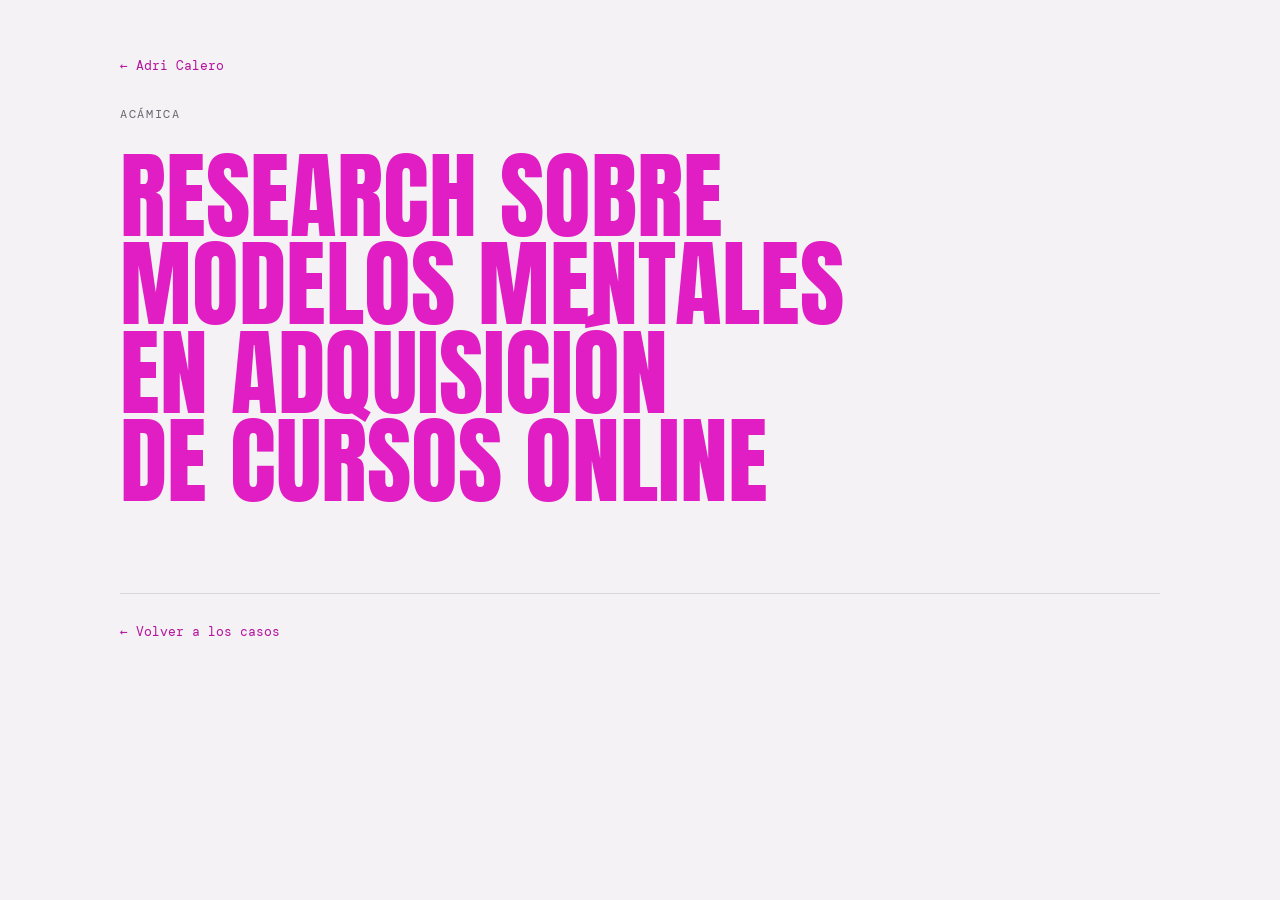
==== casos/acamica.html @ 27e3bd69 "Sumar sección de casos de estudio y sus páginas Tres tarjetas en la home (Acámica, Tildei, Runhappy)" ====
<!doctype html>
<html lang="es">
<head>
<meta charset="utf-8">
<meta name="viewport" content="width=device-width, initial-scale=1, viewport-fit=cover">
<title>Research sobre modelos mentales en adquisición de cursos online · Adri Calero</title>
<link rel="preconnect" href="https://fonts.googleapis.com">
<link rel="preconnect" href="https://fonts.gstatic.com" crossorigin>
<link rel="stylesheet" href="https://fonts.googleapis.com/css2?family=Anton&family=DM+Sans:ital,opsz,wght@0,9..40,400;0,9..40,500;0,9..40,700;1,9..40,400&family=DM+Mono:wght@400;500&display=swap">
<link rel="stylesheet" href="../css/styles.css">
</head>
<body>

<div class="wrap">

  <header class="hero">
    <a class="back" href="../index.html#h-casos">← Adri Calero</a>
    <p class="eyebrow">Acámica</p>
    <h1 class="case-title">Research sobre modelos mentales en adquisición de cursos online</h1>
  </header>

  <!-- Secciones del caso. Para sumar una, copiar el bloque y completar el texto.
  <section class="sec" aria-labelledby="h-contexto">
    <div class="sec-head"><h2 id="h-contexto">Contexto</h2></div>
    <p></p>
  </section>
  Orden propuesto: Contexto, Problema, Mi rol, Proceso, Solución, Resultados.
  -->

  <footer>
    <a class="back" href="../index.html#h-casos">← Volver a los casos</a>
  </footer>
</div>

</body>
</html>
---- css/styles.css ----
/* Layout: single editorial column; giant condensed magenta name, a metrics band of real CX results, then a two-column CV body that stacks on phones. */
:root {
  --bg: #f4f2f4;
  --surface: #ffffff;
  --fg: #1d1a1e;
  --muted: #6c6470;
  --line: #ddd6de;
  --accent: #e01ec4;
  --accent-ink: #b5139d;
  --accent-soft: #fbe3f7;
  --display: "Anton", "Oswald", "Arial Narrow", Impact, sans-serif;
  --body: "DM Sans", system-ui, -apple-system, "Segoe UI", sans-serif;
  --mono: "DM Mono", ui-monospace, "SFMono-Regular", Menlo, monospace;
}
@media (prefers-color-scheme: dark) {
  :root:not([data-theme="light"]) {
    --bg: #141115; --surface: #1d191e; --fg: #f1ecf2; --muted: #a59ba8; --line: #352e37;
    --accent: #ff4fe0; --accent-ink: #ff7ae8; --accent-soft: #3a1734; color-scheme: dark;
  }
}
:root[data-theme="dark"] {
  --bg: #141115; --surface: #1d191e; --fg: #f1ecf2; --muted: #a59ba8; --line: #352e37;
  --accent: #ff4fe0; --accent-ink: #ff7ae8; --accent-soft: #3a1734; color-scheme: dark;
}

* { box-sizing: border-box; }
body {
  background: var(--bg); color: var(--fg);
  font-family: var(--body); font-size: 16px; line-height: 1.6;
  padding-left: max(16px, env(safe-area-inset-left, 0px));
  padding-right: max(16px, env(safe-area-inset-right, 0px));
}
.wrap { max-width: 1040px; margin: 0 auto; padding-block: 48px 72px; display: flex; flex-direction: column; gap: 88px; }
h1, h2, h3 { margin: 0; text-wrap: balance; }
p { margin: 0; }
a { color: var(--accent-ink); }
a:focus-visible, button:focus-visible { outline: 2px solid var(--accent); outline-offset: 3px; border-radius: 4px; }

.eyebrow { font-family: var(--mono); font-size: 12px; letter-spacing: .14em; text-transform: uppercase; color: var(--muted); }

/* Hero */
.hero { display: flex; flex-direction: column; gap: 28px; }
.name {
  font-family: var(--display); font-weight: 400; color: var(--accent);
  font-size: clamp(72px, 15vw, 176px); line-height: .86; letter-spacing: -.01em; text-transform: uppercase;
}
.role { font-size: clamp(20px, 3vw, 28px); font-weight: 500; line-height: 1.3; max-width: 30ch; }
.role em { font-style: normal; color: var(--accent-ink); }
.sectors { display: flex; flex-wrap: wrap; gap: 8px; }
.chip { font-family: var(--mono); font-size: 12px; letter-spacing: .06em; text-transform: uppercase; padding: 5px 10px; border: 1px solid var(--line); border-radius: 999px; color: var(--muted); }
.contact { display: flex; flex-wrap: wrap; gap: 10px 24px; align-items: center; padding-top: 20px; border-top: 1px solid var(--line); font-size: 15px; }
.contact span, .contact a { display: inline-flex; align-items: center; gap: 8px; }
.copy { font: inherit; font-size: 12px; font-family: var(--mono); background: none; border: 1px solid var(--line); color: var(--muted); padding: 2px 8px; border-radius: 999px; cursor: pointer; }
.copy:hover { border-color: var(--accent); color: var(--accent-ink); }
.copy[hidden], .reveal[hidden] { display: none; }
.reveal { font: inherit; letter-spacing: inherit; text-transform: inherit; background: none; border: 0; padding: 0; color: var(--accent-ink); text-decoration: underline; text-underline-offset: 3px; cursor: pointer; }
.reveal:hover { color: var(--accent); }

.hero-grid { display: grid; grid-template-columns: minmax(0, 1fr) minmax(0, 340px); gap: 32px 48px; align-items: end; }
.hero-main { display: flex; flex-direction: column; gap: 28px; min-width: 0; }
.portrait { margin: 0; position: relative; max-width: 100%; }
.portrait::before { content: ""; position: absolute; inset: 14px -14px -14px 14px; border: 2px solid var(--accent); border-radius: 16px; }
.portrait img { position: relative; display: block; width: 100%; height: auto; aspect-ratio: 4 / 5; object-fit: cover; border-radius: 16px; }
@media (max-width: 760px) {
  .hero-grid { grid-template-columns: minmax(0, 1fr); }
  .portrait { order: -1; width: min(240px, 70%); }
}

/* Section heads */
.sec { display: flex; flex-direction: column; gap: 32px; }
.sec-head { display: flex; align-items: center; gap: 16px; }
.sec-head h2 { font-family: var(--display); font-weight: 400; font-size: clamp(28px, 4vw, 40px); text-transform: uppercase; color: var(--accent); letter-spacing: .01em; line-height: 1; }
.sec-head::after { content: ""; flex: 1; height: 1px; background: var(--line); }

/* Perfil */
.perfil { display: grid; grid-template-columns: repeat(2, minmax(0, 1fr)); gap: 24px 48px; font-size: 17px; }

/* Metrics */
.metrics { display: grid; grid-template-columns: repeat(4, minmax(0, 1fr)); gap: 1px; background: var(--line); border: 1px solid var(--line); border-radius: 14px; overflow: hidden; }
.metric { background: var(--surface); padding: 24px 22px 26px; display: flex; flex-direction: column; gap: 10px; }
.metric .num { font-family: var(--display); font-size: clamp(44px, 6vw, 64px); line-height: 1; color: var(--accent); font-variant-numeric: tabular-nums; }
.metric .what { font-weight: 500; font-size: 15px; line-height: 1.35; }
.metric .where { font-family: var(--mono); font-size: 12px; letter-spacing: .06em; text-transform: uppercase; color: var(--muted); margin-top: auto; }

/* Casos de estudio */
.cases { display: grid; grid-template-columns: repeat(3, minmax(0, 1fr)); gap: 12px; }
.case-card { display: flex; flex-direction: column; gap: 14px; min-height: 220px; padding: 24px; background: var(--surface); border: 1px solid var(--line); border-radius: 14px; text-decoration: none; color: var(--fg); transition: border-color .2s, transform .2s; min-width: 0; }
.case-card:hover { border-color: var(--accent); transform: translateY(-2px); }
.case-card h3 { font-family: var(--display); font-weight: 400; font-size: clamp(24px, 2.6vw, 30px); text-transform: uppercase; line-height: 1.05; color: var(--accent); }
.case-card .go { margin-top: auto; font-family: var(--mono); font-size: 12px; color: var(--accent-ink); }
@media (max-width: 860px) { .cases { grid-template-columns: repeat(2, minmax(0, 1fr)); } }
@media (max-width: 620px) { .cases { grid-template-columns: minmax(0, 1fr); } .case-card { min-height: 0; } }
@media (prefers-reduced-motion: reduce) { .case-card { transition: none; } }

/* Página de caso */
.back { font-family: var(--mono); font-size: 13px; text-decoration: none; }
.back:hover { text-decoration: underline; }
.case-title { font-family: var(--display); font-weight: 400; color: var(--accent); font-size: clamp(44px, 8vw, 96px); line-height: .92; text-transform: uppercase; max-width: 18ch; }

/* Competencias */
.skills { display: grid; grid-template-columns: repeat(3, minmax(0, 1fr)); gap: 28px 40px; }
.skill { display: flex; flex-direction: column; gap: 8px; padding-top: 14px; border-top: 2px solid var(--accent); }
.skill h3 { font-size: 16px; font-weight: 700; }
.skill p { color: var(--muted); font-size: 15px; }

/* Experiencia */
.jobs { display: flex; flex-direction: column; }
.job { display: grid; grid-template-columns: 200px minmax(0, 1fr); gap: 8px 40px; padding-block: 28px; border-top: 1px solid var(--line); }
.job:first-child { border-top: 0; padding-top: 0; }
.when { font-family: var(--mono); font-size: 13px; color: var(--muted); font-variant-numeric: tabular-nums; padding-top: 3px; }
.job-body { display: flex; flex-direction: column; gap: 12px; min-width: 0; }
.job h3 { font-size: 19px; font-weight: 700; line-height: 1.3; }
.job h3 .co { color: var(--accent-ink); }
.job .ctx { font-size: 14px; color: var(--muted); }
.job ul { margin: 0; padding-left: 18px; display: flex; flex-direction: column; gap: 8px; }
.job li::marker { color: var(--accent); }
.job strong { font-weight: 700; color: var(--fg); background: linear-gradient(transparent 62%, var(--accent-soft) 62%); }
.earlier { font-size: 15px; color: var(--muted); padding-top: 20px; border-top: 1px solid var(--line); }

/* Educación */
.edu { display: grid; grid-template-columns: repeat(2, minmax(0, 1fr)); gap: 32px 48px; }
.edu-item { display: flex; flex-direction: column; gap: 6px; }
.edu-item h3 { font-size: 17px; font-weight: 700; line-height: 1.35; }
.edu-item .inst { font-family: var(--mono); font-size: 13px; color: var(--accent-ink); }
.edu-item p { color: var(--muted); font-size: 15px; }
.tools { display: flex; flex-wrap: wrap; gap: 8px; align-items: center; }

/* Charlas */
.talks { list-style: none; margin: 0; padding: 0; display: flex; flex-direction: column; }
.talks li { display: grid; grid-template-columns: 90px minmax(0, 1fr); gap: 24px; padding-block: 16px; border-top: 1px solid var(--line); }
.talks li:last-child { border-bottom: 1px solid var(--line); }
.talks .yr { font-family: var(--mono); font-size: 13px; color: var(--muted); padding-top: 2px; }
.talks .t { font-weight: 500; }
.talks .d { color: var(--muted); font-size: 15px; }

/* Galería de presentaciones */
.gallery { display: grid; grid-template-columns: repeat(4, minmax(0, 1fr)); grid-auto-rows: 170px; grid-auto-flow: dense; gap: 10px; }
.shot { position: relative; margin: 0; overflow: hidden; border-radius: 10px; background: var(--line); }
.shot img { width: 100%; height: 100%; object-fit: cover; display: block; transition: transform .5s ease; }
.shot:hover img { transform: scale(1.03); }
.shot figcaption { position: absolute; left: 10px; bottom: 10px; right: 10px; font-family: var(--mono); font-size: 11px; letter-spacing: .06em; text-transform: uppercase; color: #fff; text-shadow: 0 1px 6px rgba(0,0,0,.6); }
.s-casa2 { grid-row: span 3; }
.s-casa { grid-column: span 2; grid-row: span 2; }
.s-devc, .s-jun19 { grid-row: span 2; }
.s-taller, .s-met1 { grid-column: span 2; }
.s-casa2 img { object-position: center 40%; }
.s-devc img { object-position: center 20%; }
.s-jun19 img { object-position: center 25%; }
@media (max-width: 620px) {
  .gallery { grid-template-columns: repeat(2, minmax(0, 1fr)); grid-auto-rows: 130px; }
  .s-taller, .s-met1 { grid-column: span 1; }
}
@media (prefers-reduced-motion: reduce) { .shot img { transition: none; } }

/* Videos */
.media { display: grid; grid-template-columns: repeat(3, minmax(0, 1fr)); gap: 12px; }
.clip { display: flex; flex-direction: column; gap: 14px; padding: 20px; background: var(--surface); border: 1px solid var(--line); border-radius: 12px; text-decoration: none; color: var(--fg); transition: border-color .2s, transform .2s; min-width: 0; }
.clip:hover { border-color: var(--accent); transform: translateY(-2px); }
.clip-top { display: flex; align-items: center; justify-content: space-between; gap: 10px; }
.play { width: 40px; height: 40px; border-radius: 50%; background: var(--accent); display: grid; place-items: center; flex: none; }
.play svg { width: 14px; height: 14px; fill: var(--bg); margin-left: 2px; }
.clip h3 { font-size: 16px; font-weight: 700; line-height: 1.35; }
.clip p { color: var(--muted); font-size: 14px; }
.clip .go { margin-top: auto; font-family: var(--mono); font-size: 12px; color: var(--accent-ink); }
.clip.feat { grid-column: span 2; }
.clip.feat h3 { font-family: var(--display); font-weight: 400; font-size: clamp(24px, 3vw, 32px); text-transform: uppercase; line-height: 1.05; color: var(--accent); }
@media (max-width: 860px) { .media { grid-template-columns: repeat(2, minmax(0, 1fr)); } }
@media (max-width: 620px) { .media { grid-template-columns: minmax(0, 1fr); } .clip.feat { grid-column: auto; } }
@media (prefers-reduced-motion: reduce) { .clip { transition: none; } }

footer { display: flex; flex-wrap: wrap; justify-content: space-between; gap: 16px; align-items: baseline; padding-top: 28px; border-top: 1px solid var(--line); }
footer .big { font-family: var(--display); font-size: clamp(32px, 6vw, 56px); text-transform: uppercase; color: var(--accent); line-height: 1; }

@media (max-width: 860px) {
  .metrics { grid-template-columns: repeat(2, minmax(0, 1fr)); }
  .skills { grid-template-columns: repeat(2, minmax(0, 1fr)); }
}
@media (max-width: 620px) {
  .wrap { gap: 64px; padding-block: 32px 56px; }
  .perfil, .skills, .edu { grid-template-columns: minmax(0, 1fr); }
  .job { grid-template-columns: minmax(0, 1fr); }
  .talks li { grid-template-columns: minmax(0, 1fr); gap: 4px; }
}
@media (max-width: 380px) { .metrics { grid-template-columns: minmax(0, 1fr); } }

@media (prefers-reduced-motion: no-preference) {
  .name { animation: rise .7s cubic-bezier(.2,.7,.2,1) both; }
  @keyframes rise { from { transform: translateY(14px); } to { transform: none; } }
}
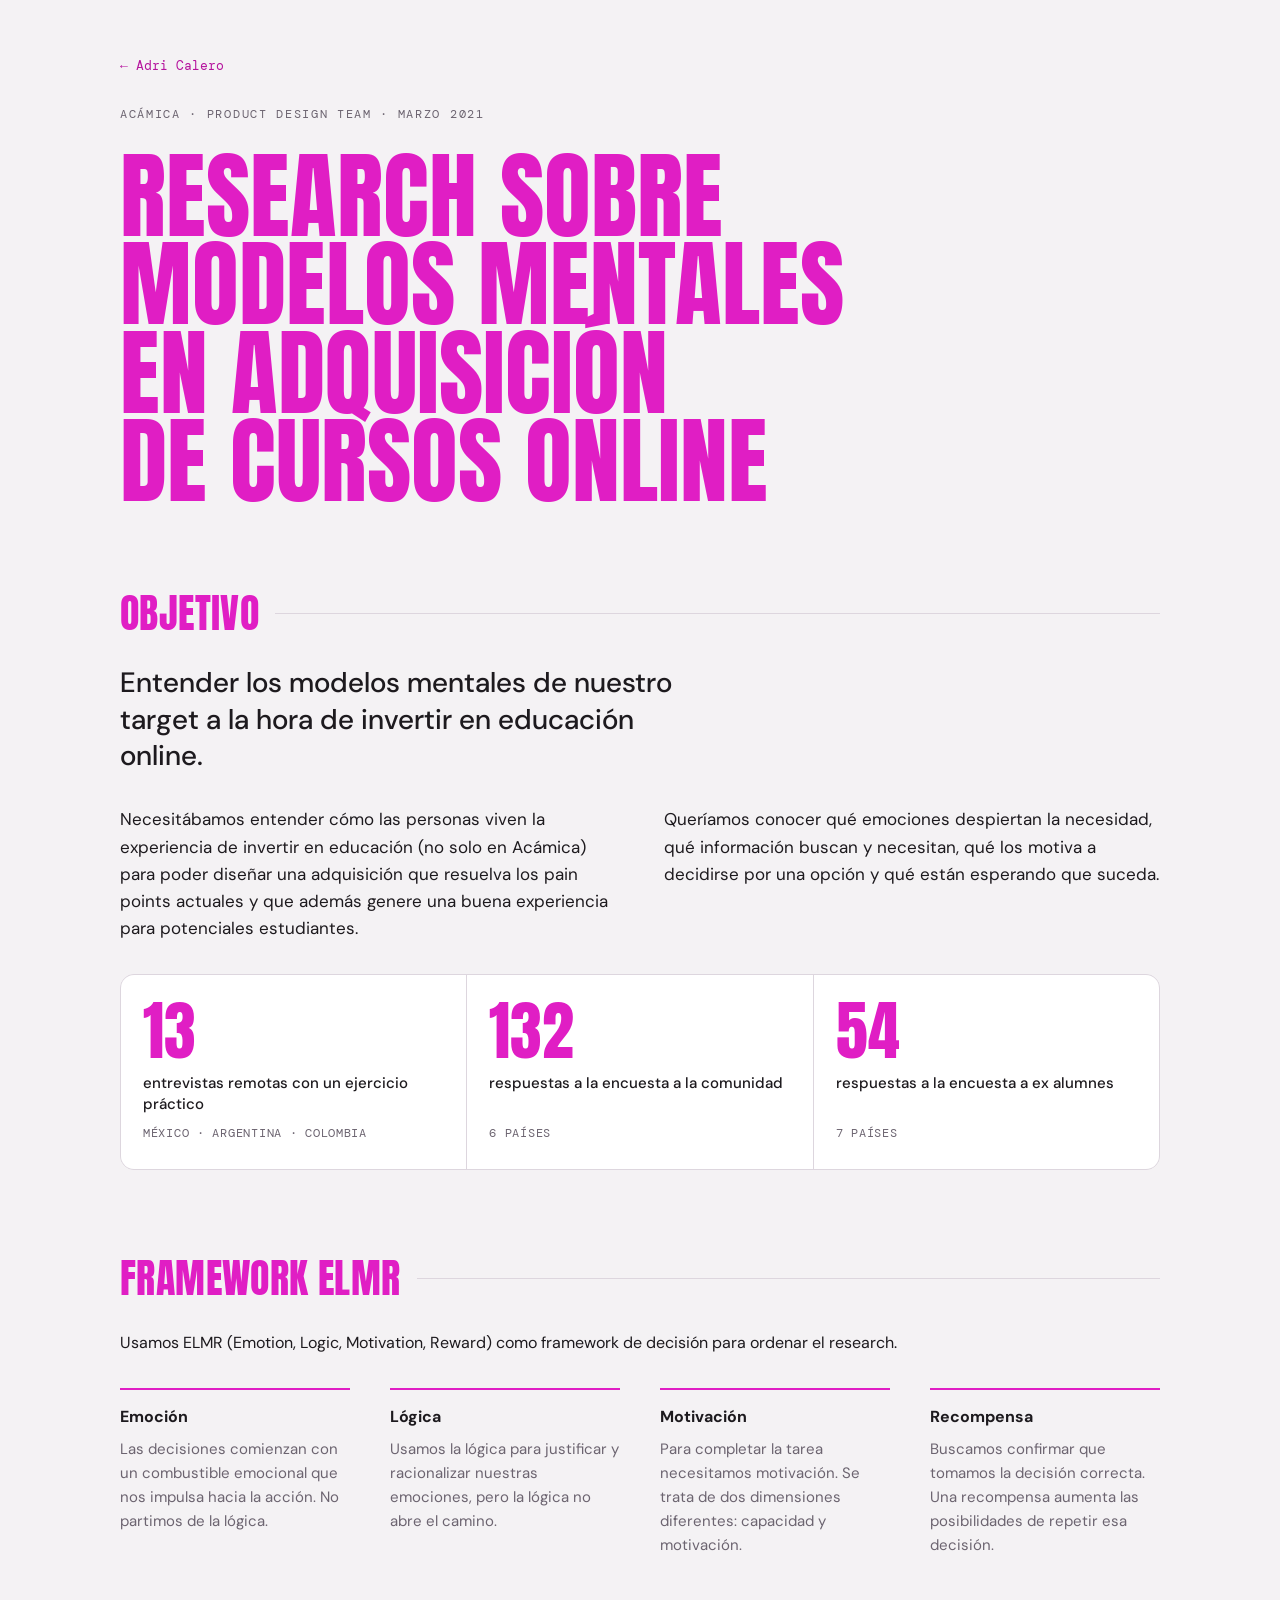
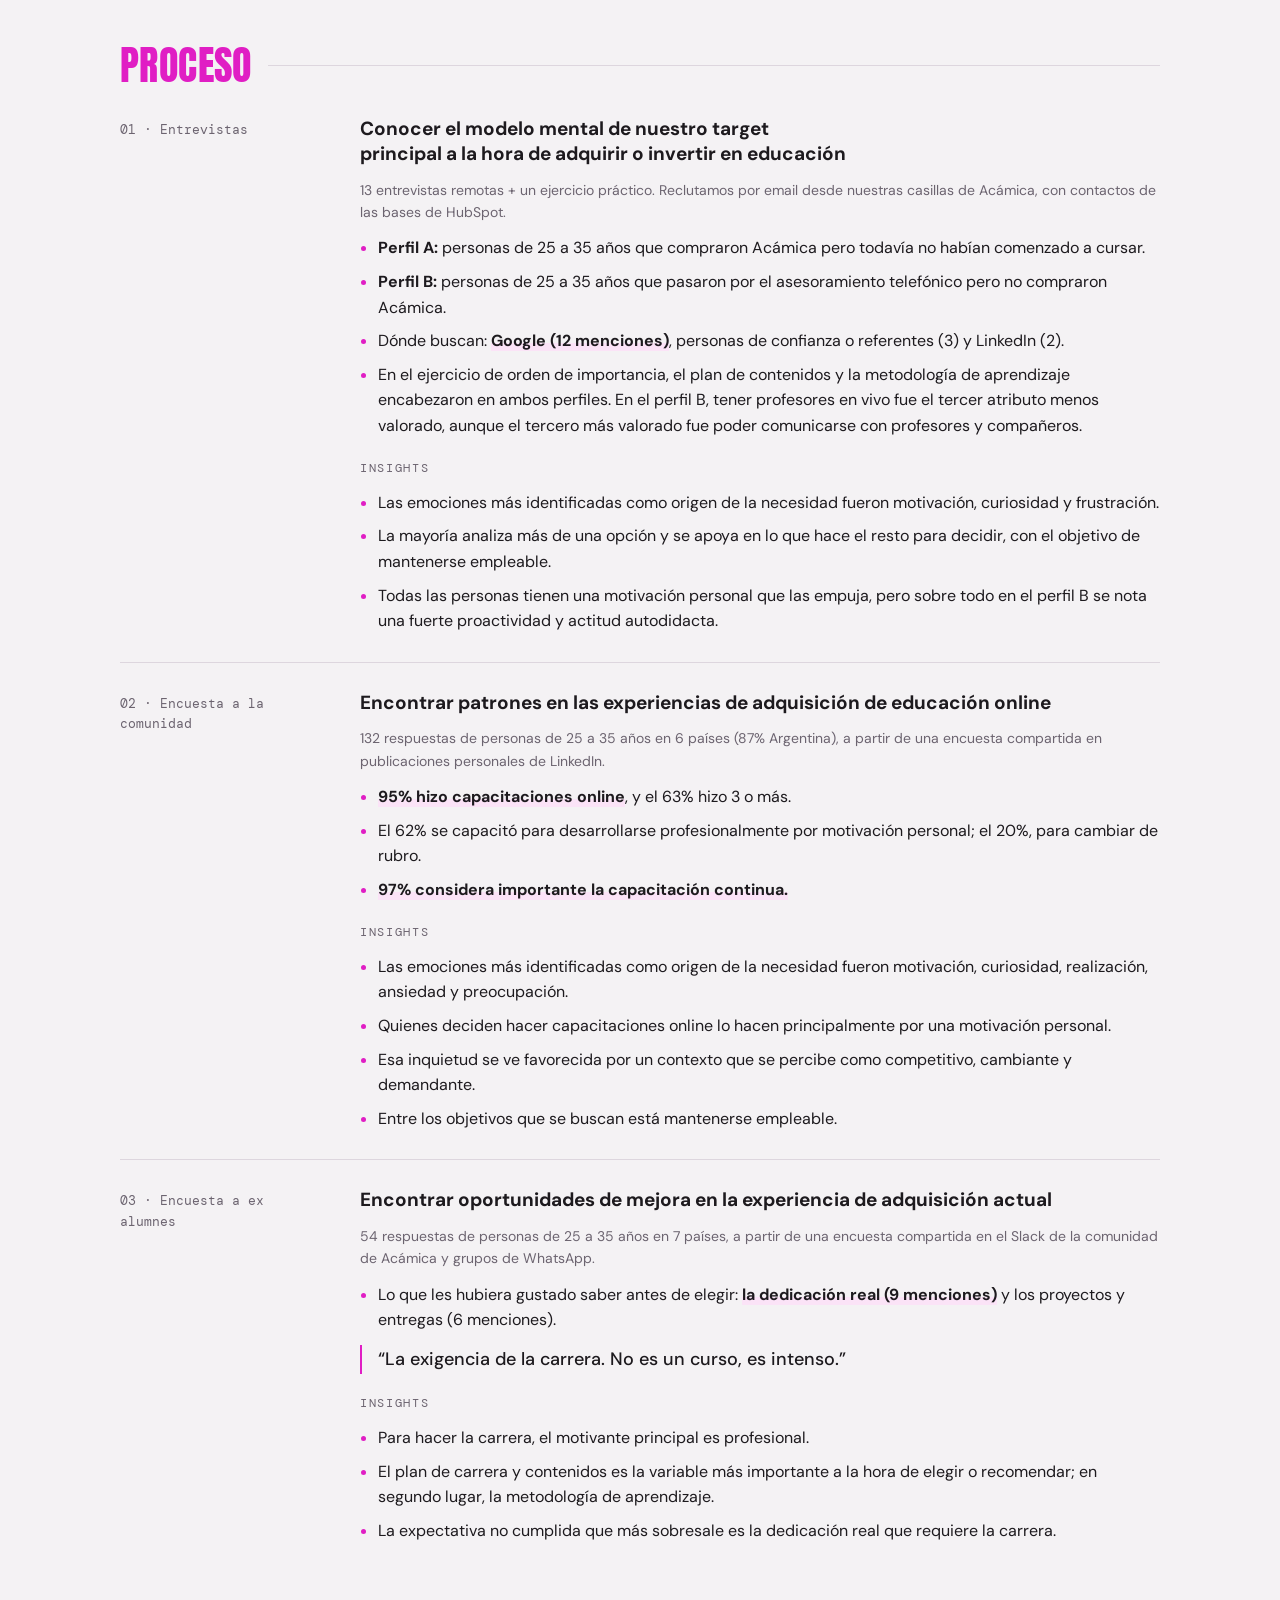
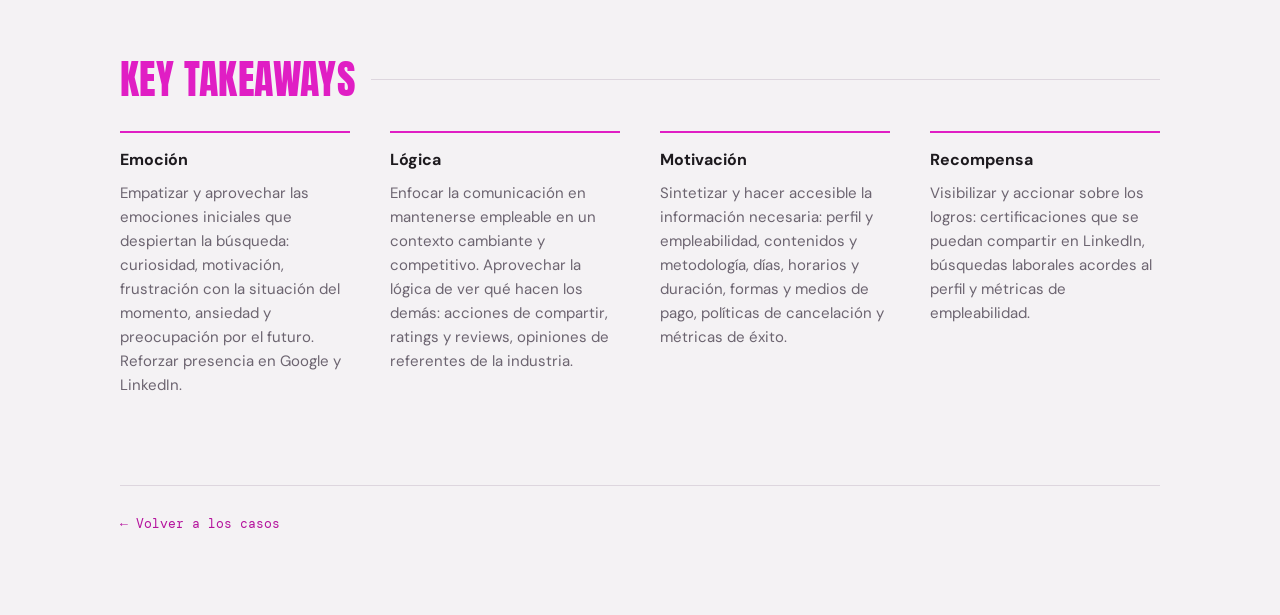
==== commit f4a4644a: "Cargar el caso de Acámica Contenido tomado de la presentación "Modelos mentales · Adquisición" (Prod" ====
--- a/casos/acamica.html
+++ b/casos/acamica.html
@@ -15,17 +15,111 @@
 
   <header class="hero">
     <a class="back" href="../index.html#h-casos">← Adri Calero</a>
-    <p class="eyebrow">Acámica</p>
+    <p class="eyebrow">Acámica · Product Design Team · Marzo 2021</p>
     <h1 class="case-title">Research sobre modelos mentales en adquisición de cursos online</h1>
   </header>
 
-  <!-- Secciones del caso. Para sumar una, copiar el bloque y completar el texto.
-  <section class="sec" aria-labelledby="h-contexto">
-    <div class="sec-head"><h2 id="h-contexto">Contexto</h2></div>
-    <p></p>
+  <!-- Secciones pendientes de contenido: Mi rol, Resultados. -->
+
+  <section class="sec" aria-labelledby="h-objetivo">
+    <div class="sec-head"><h2 id="h-objetivo">Objetivo</h2></div>
+    <p class="role">Entender los modelos mentales de nuestro target a la hora de invertir en educación online.</p>
+    <div class="perfil">
+      <p>Necesitábamos entender cómo las personas viven la experiencia de invertir en educación (no solo en Acámica) para poder diseñar una adquisición que resuelva los pain points actuales y que además genere una buena experiencia para potenciales estudiantes.</p>
+      <p>Queríamos conocer qué emociones despiertan la necesidad, qué información buscan y necesitan, qué los motiva a decidirse por una opción y qué están esperando que suceda.</p>
+    </div>
+    <div class="metrics metrics-3">
+      <div class="metric"><span class="num">13</span><span class="what">entrevistas remotas con un ejercicio práctico</span><span class="where">México · Argentina · Colombia</span></div>
+      <div class="metric"><span class="num">132</span><span class="what">respuestas a la encuesta a la comunidad</span><span class="where">6 países</span></div>
+      <div class="metric"><span class="num">54</span><span class="what">respuestas a la encuesta a ex alumnes</span><span class="where">7 países</span></div>
+    </div>
   </section>
-  Orden propuesto: Contexto, Problema, Mi rol, Proceso, Solución, Resultados.
-  -->
+
+  <section class="sec" aria-labelledby="h-elmr">
+    <div class="sec-head"><h2 id="h-elmr">Framework ELMR</h2></div>
+    <p>Usamos ELMR (Emotion, Logic, Motivation, Reward) como framework de decisión para ordenar el research.</p>
+    <div class="skills skills-4">
+      <div class="skill"><h3>Emoción</h3><p>Las decisiones comienzan con un combustible emocional que nos impulsa hacia la acción. No partimos de la lógica.</p></div>
+      <div class="skill"><h3>Lógica</h3><p>Usamos la lógica para justificar y racionalizar nuestras emociones, pero la lógica no abre el camino.</p></div>
+      <div class="skill"><h3>Motivación</h3><p>Para completar la tarea necesitamos motivación. Se trata de dos dimensiones diferentes: capacidad y motivación.</p></div>
+      <div class="skill"><h3>Recompensa</h3><p>Buscamos confirmar que tomamos la decisión correcta. Una recompensa aumenta las posibilidades de repetir esa decisión.</p></div>
+    </div>
+  </section>
+
+  <section class="sec" aria-labelledby="h-proceso">
+    <div class="sec-head"><h2 id="h-proceso">Proceso</h2></div>
+    <div class="jobs">
+
+      <article class="job">
+        <p class="when">01 · Entrevistas</p>
+        <div class="job-body">
+          <h3>Conocer el modelo mental de nuestro target principal a la hora de adquirir o invertir en educación</h3>
+          <p class="ctx">13 entrevistas remotas + un ejercicio práctico. Reclutamos por email desde nuestras casillas de Acámica, con contactos de las bases de HubSpot.</p>
+          <ul>
+            <li><b>Perfil A:</b> personas de 25 a 35 años que compraron Acámica pero todavía no habían comenzado a cursar.</li>
+            <li><b>Perfil B:</b> personas de 25 a 35 años que pasaron por el asesoramiento telefónico pero no compraron Acámica.</li>
+            <li>Dónde buscan: <strong>Google (12 menciones)</strong>, personas de confianza o referentes (3) y LinkedIn (2).</li>
+            <li>En el ejercicio de orden de importancia, el plan de contenidos y la metodología de aprendizaje encabezaron en ambos perfiles. En el perfil B, tener profesores en vivo fue el tercer atributo menos valorado, aunque el tercero más valorado fue poder comunicarse con profesores y compañeros.</li>
+          </ul>
+          <p class="insight-label eyebrow">Insights</p>
+          <ul>
+            <li>Las emociones más identificadas como origen de la necesidad fueron motivación, curiosidad y frustración.</li>
+            <li>La mayoría analiza más de una opción y se apoya en lo que hace el resto para decidir, con el objetivo de mantenerse empleable.</li>
+            <li>Todas las personas tienen una motivación personal que las empuja, pero sobre todo en el perfil B se nota una fuerte proactividad y actitud autodidacta.</li>
+          </ul>
+        </div>
+      </article>
+
+      <article class="job">
+        <p class="when">02 · Encuesta a la comunidad</p>
+        <div class="job-body">
+          <h3>Encontrar patrones en las experiencias de adquisición de educación online</h3>
+          <p class="ctx">132 respuestas de personas de 25 a 35 años en 6 países (87% Argentina), a partir de una encuesta compartida en publicaciones personales de LinkedIn.</p>
+          <ul>
+            <li><strong>95% hizo capacitaciones online</strong>, y el 63% hizo 3 o más.</li>
+            <li>El 62% se capacitó para desarrollarse profesionalmente por motivación personal; el 20%, para cambiar de rubro.</li>
+            <li><strong>97% considera importante la capacitación continua.</strong></li>
+          </ul>
+          <p class="insight-label eyebrow">Insights</p>
+          <ul>
+            <li>Las emociones más identificadas como origen de la necesidad fueron motivación, curiosidad, realización, ansiedad y preocupación.</li>
+            <li>Quienes deciden hacer capacitaciones online lo hacen principalmente por una motivación personal.</li>
+            <li>Esa inquietud se ve favorecida por un contexto que se percibe como competitivo, cambiante y demandante.</li>
+            <li>Entre los objetivos que se buscan está mantenerse empleable.</li>
+          </ul>
+        </div>
+      </article>
+
+      <article class="job">
+        <p class="when">03 · Encuesta a ex alumnes</p>
+        <div class="job-body">
+          <h3>Encontrar oportunidades de mejora en la experiencia de adquisición actual</h3>
+          <p class="ctx">54 respuestas de personas de 25 a 35 años en 7 países, a partir de una encuesta compartida en el Slack de la comunidad de Acámica y grupos de WhatsApp.</p>
+          <ul>
+            <li>Lo que les hubiera gustado saber antes de elegir: <strong>la dedicación real (9 menciones)</strong> y los proyectos y entregas (6 menciones).</li>
+          </ul>
+          <blockquote class="quote">“La exigencia de la carrera. No es un curso, es intenso.”</blockquote>
+          <p class="insight-label eyebrow">Insights</p>
+          <ul>
+            <li>Para hacer la carrera, el motivante principal es profesional.</li>
+            <li>El plan de carrera y contenidos es la variable más importante a la hora de elegir o recomendar; en segundo lugar, la metodología de aprendizaje.</li>
+            <li>La expectativa no cumplida que más sobresale es la dedicación real que requiere la carrera.</li>
+          </ul>
+        </div>
+      </article>
+
+    </div>
+  </section>
+
+  <section class="sec" aria-labelledby="h-takeaways">
+    <div class="sec-head"><h2 id="h-takeaways">Key takeaways</h2></div>
+    <div class="skills skills-4">
+      <div class="skill"><h3>Emoción</h3><p>Empatizar y aprovechar las emociones iniciales que despiertan la búsqueda: curiosidad, motivación, frustración con la situación del momento, ansiedad y preocupación por el futuro. Reforzar presencia en Google y LinkedIn.</p></div>
+      <div class="skill"><h3>Lógica</h3><p>Enfocar la comunicación en mantenerse empleable en un contexto cambiante y competitivo. Aprovechar la lógica de ver qué hacen los demás: acciones de compartir, ratings y reviews, opiniones de referentes de la industria.</p></div>
+      <div class="skill"><h3>Motivación</h3><p>Sintetizar y hacer accesible la información necesaria: perfil y empleabilidad, contenidos y metodología, días, horarios y duración, formas y medios de pago, políticas de cancelación y métricas de éxito.</p></div>
+      <div class="skill"><h3>Recompensa</h3><p>Visibilizar y accionar sobre los logros: certificaciones que se puedan compartir en LinkedIn, búsquedas laborales acordes al perfil y métricas de empleabilidad.</p></div>
+    </div>
+  </section>
 
   <footer>
     <a class="back" href="../index.html#h-casos">← Volver a los casos</a>
--- a/css/styles.css
+++ b/css/styles.css
@@ -96,6 +96,12 @@
 .back { font-family: var(--mono); font-size: 13px; text-decoration: none; }
 .back:hover { text-decoration: underline; }
 .case-title { font-family: var(--display); font-weight: 400; color: var(--accent); font-size: clamp(44px, 8vw, 96px); line-height: .92; text-transform: uppercase; max-width: 18ch; }
+.metrics.metrics-3 { grid-template-columns: repeat(3, minmax(0, 1fr)); }
+.skills.skills-4 { grid-template-columns: repeat(4, minmax(0, 1fr)); }
+.insight-label { padding-top: 8px; }
+.quote { margin: 0; padding-left: 16px; border-left: 2px solid var(--accent); font-size: 18px; font-weight: 500; }
+@media (max-width: 860px) { .skills.skills-4 { grid-template-columns: repeat(2, minmax(0, 1fr)); } }
+@media (max-width: 620px) { .metrics.metrics-3, .skills.skills-4 { grid-template-columns: minmax(0, 1fr); } }
 
 /* Competencias */
 .skills { display: grid; grid-template-columns: repeat(3, minmax(0, 1fr)); gap: 28px 40px; }
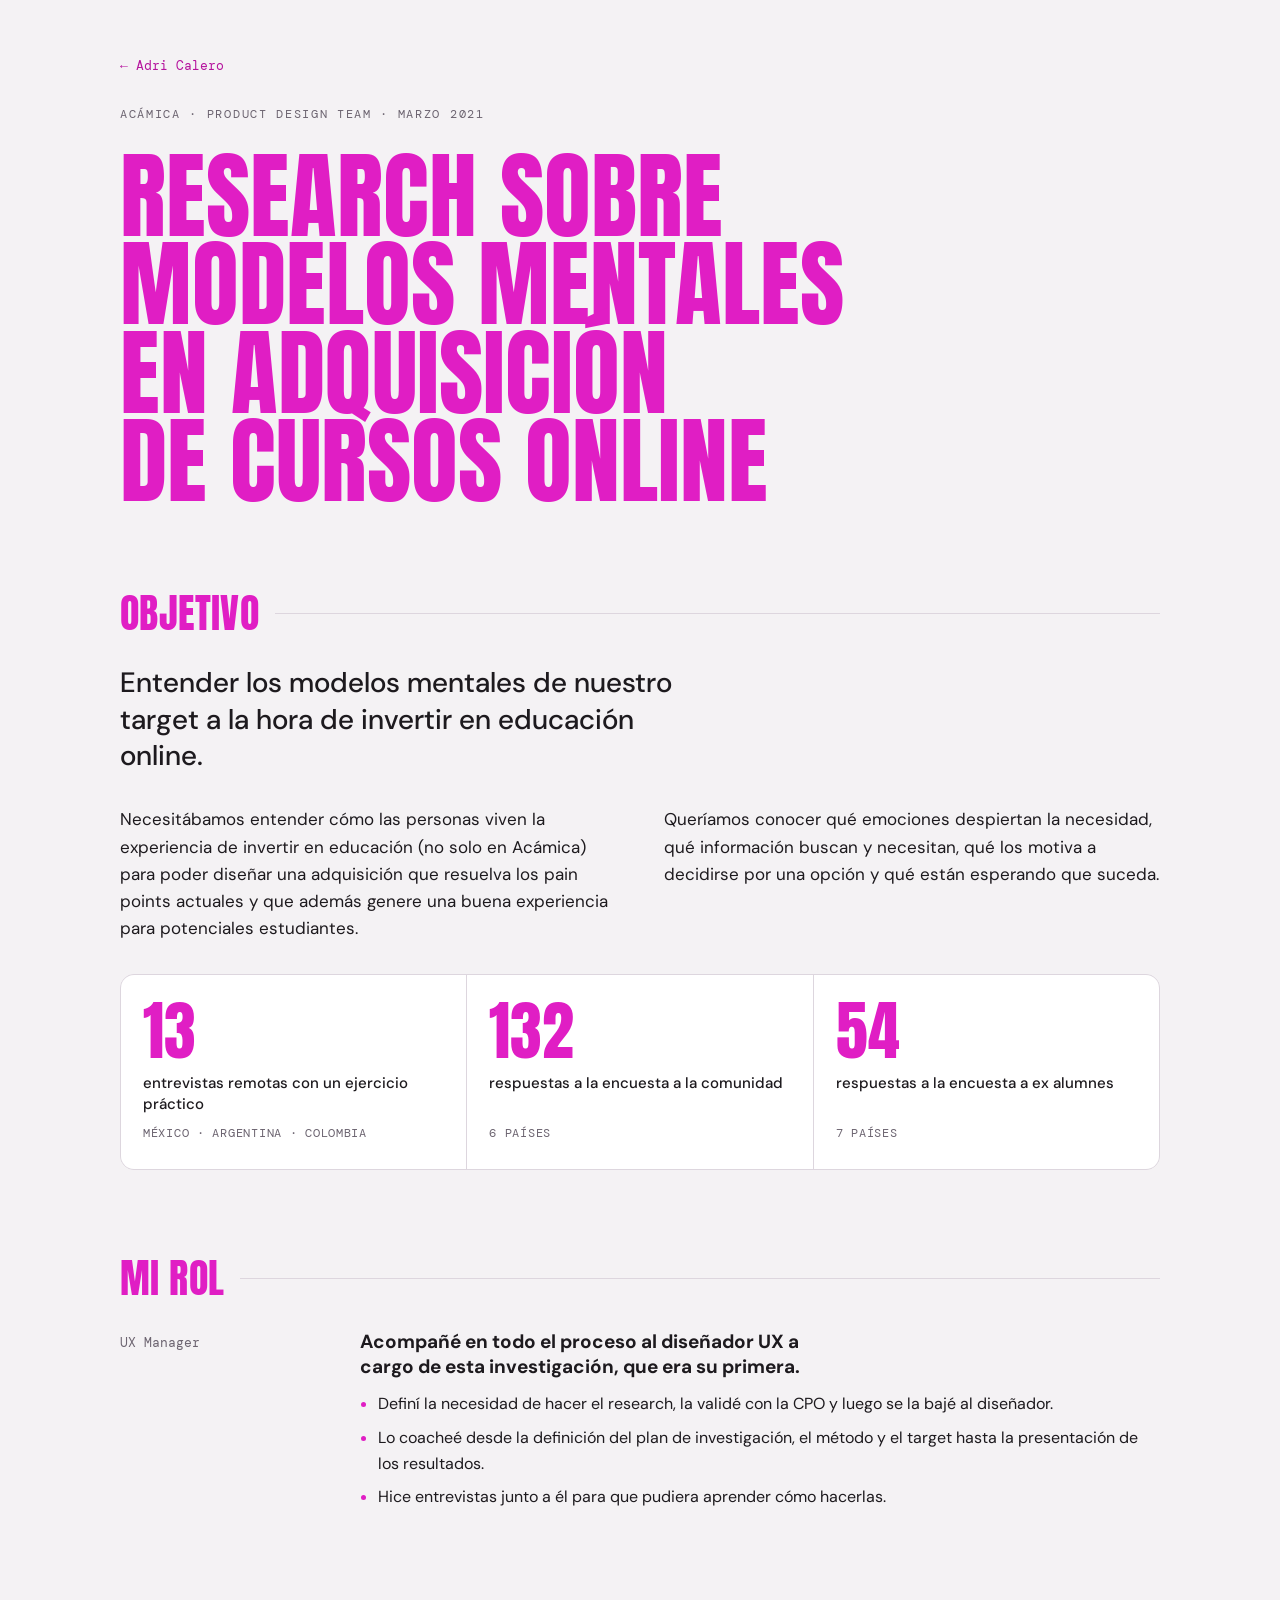
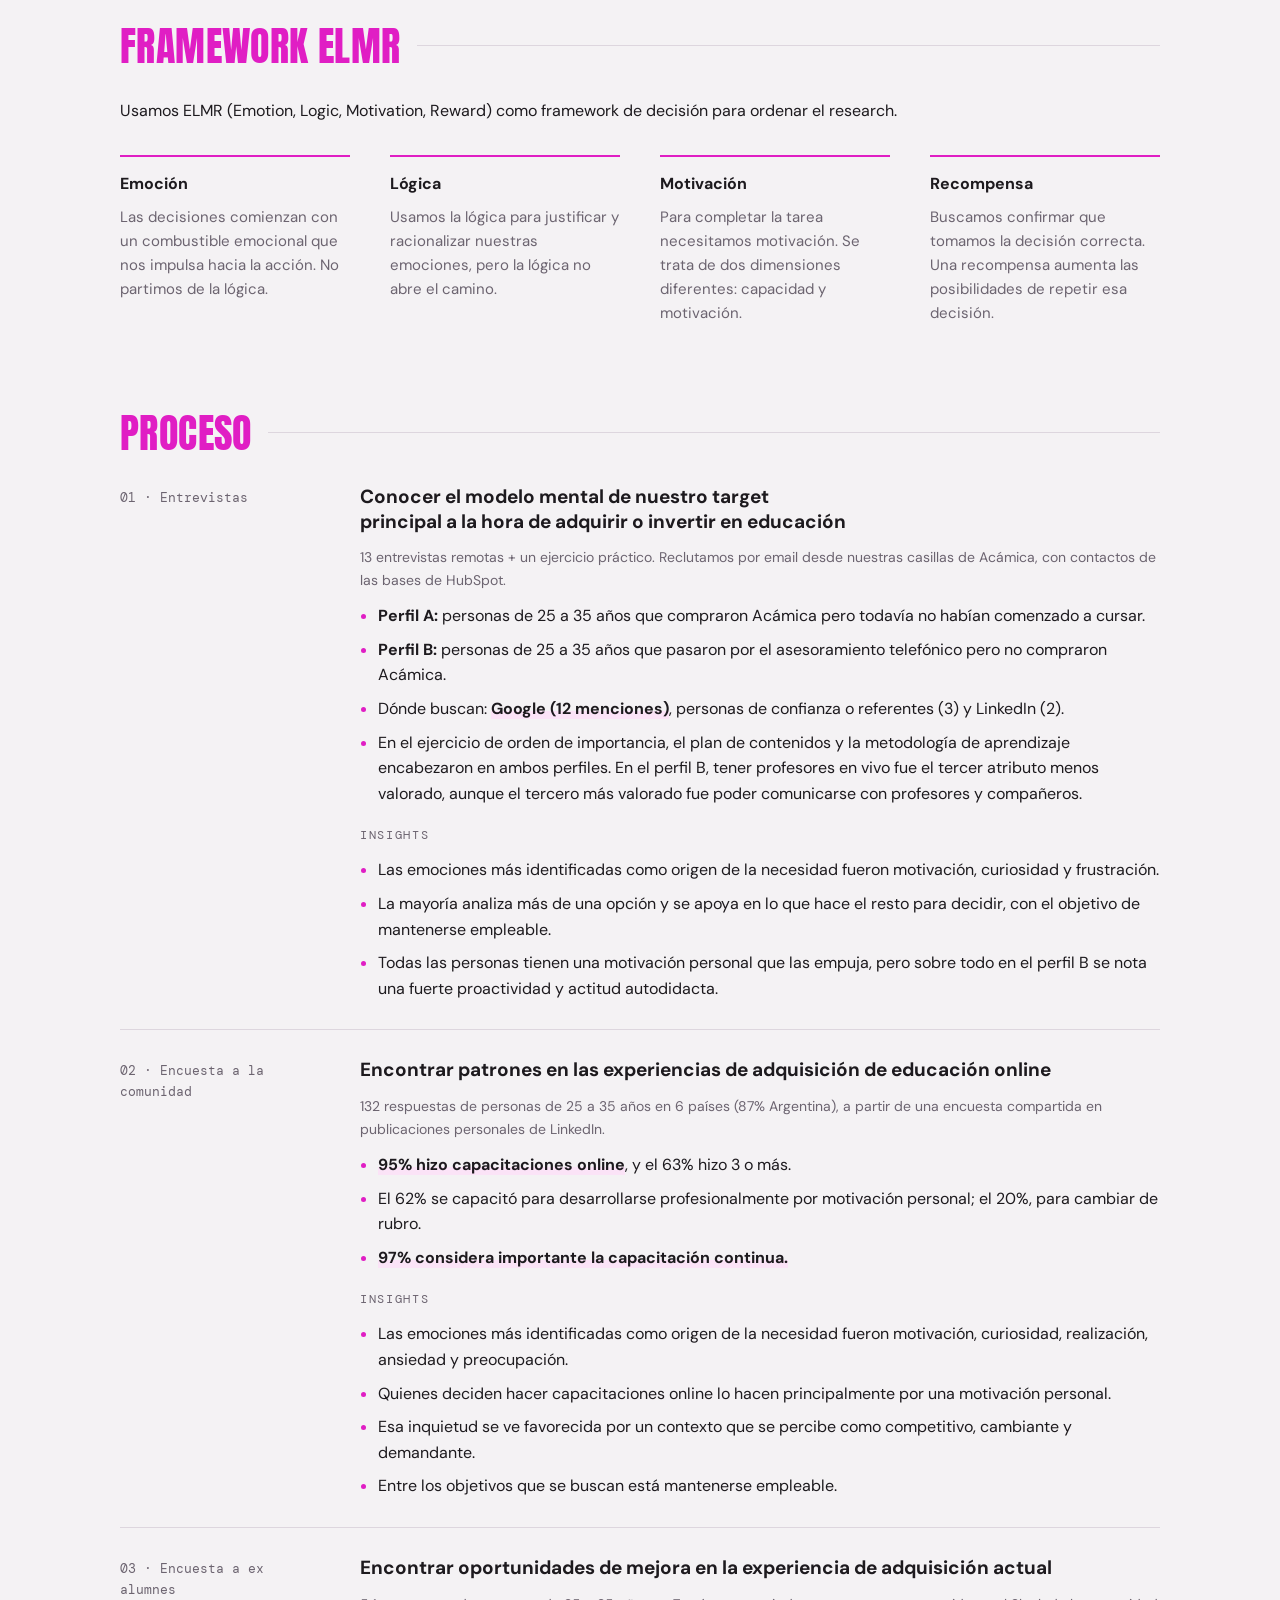
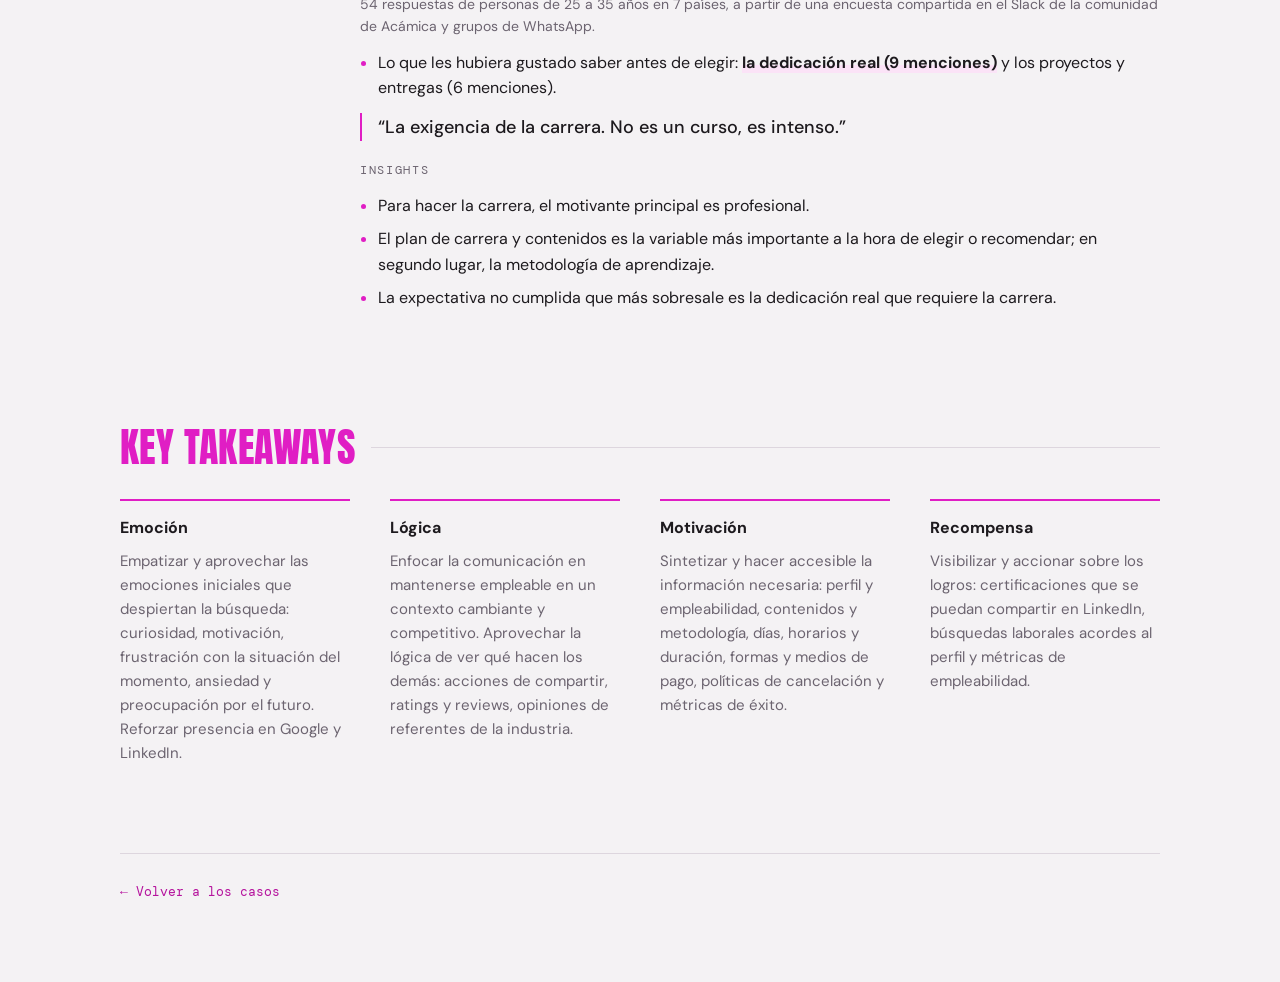
==== commit 44114a76: "Sumar Mi rol al caso de Acámica Co-Authored-By: Claude Opus 5.5 <noreply@anthropic.com>" ====
--- a/casos/acamica.html
+++ b/casos/acamica.html
@@ -19,7 +19,7 @@
     <h1 class="case-title">Research sobre modelos mentales en adquisición de cursos online</h1>
   </header>
 
-  <!-- Secciones pendientes de contenido: Mi rol, Resultados. -->
+  <!-- Sección pendiente de contenido: Resultados. -->
 
   <section class="sec" aria-labelledby="h-objetivo">
     <div class="sec-head"><h2 id="h-objetivo">Objetivo</h2></div>
@@ -32,6 +32,23 @@
       <div class="metric"><span class="num">13</span><span class="what">entrevistas remotas con un ejercicio práctico</span><span class="where">México · Argentina · Colombia</span></div>
       <div class="metric"><span class="num">132</span><span class="what">respuestas a la encuesta a la comunidad</span><span class="where">6 países</span></div>
       <div class="metric"><span class="num">54</span><span class="what">respuestas a la encuesta a ex alumnes</span><span class="where">7 países</span></div>
+    </div>
+  </section>
+
+  <section class="sec" aria-labelledby="h-rol">
+    <div class="sec-head"><h2 id="h-rol">Mi rol</h2></div>
+    <div class="jobs">
+      <article class="job">
+        <p class="when">UX Manager</p>
+        <div class="job-body">
+          <h3>Acompañé en todo el proceso al diseñador UX a cargo de esta investigación, que era su primera.</h3>
+          <ul>
+            <li>Definí la necesidad de hacer el research, la validé con la CPO y luego se la bajé al diseñador.</li>
+            <li>Lo coacheé desde la definición del plan de investigación, el método y el target hasta la presentación de los resultados.</li>
+            <li>Hice entrevistas junto a él para que pudiera aprender cómo hacerlas.</li>
+          </ul>
+        </div>
+      </article>
     </div>
   </section>
 
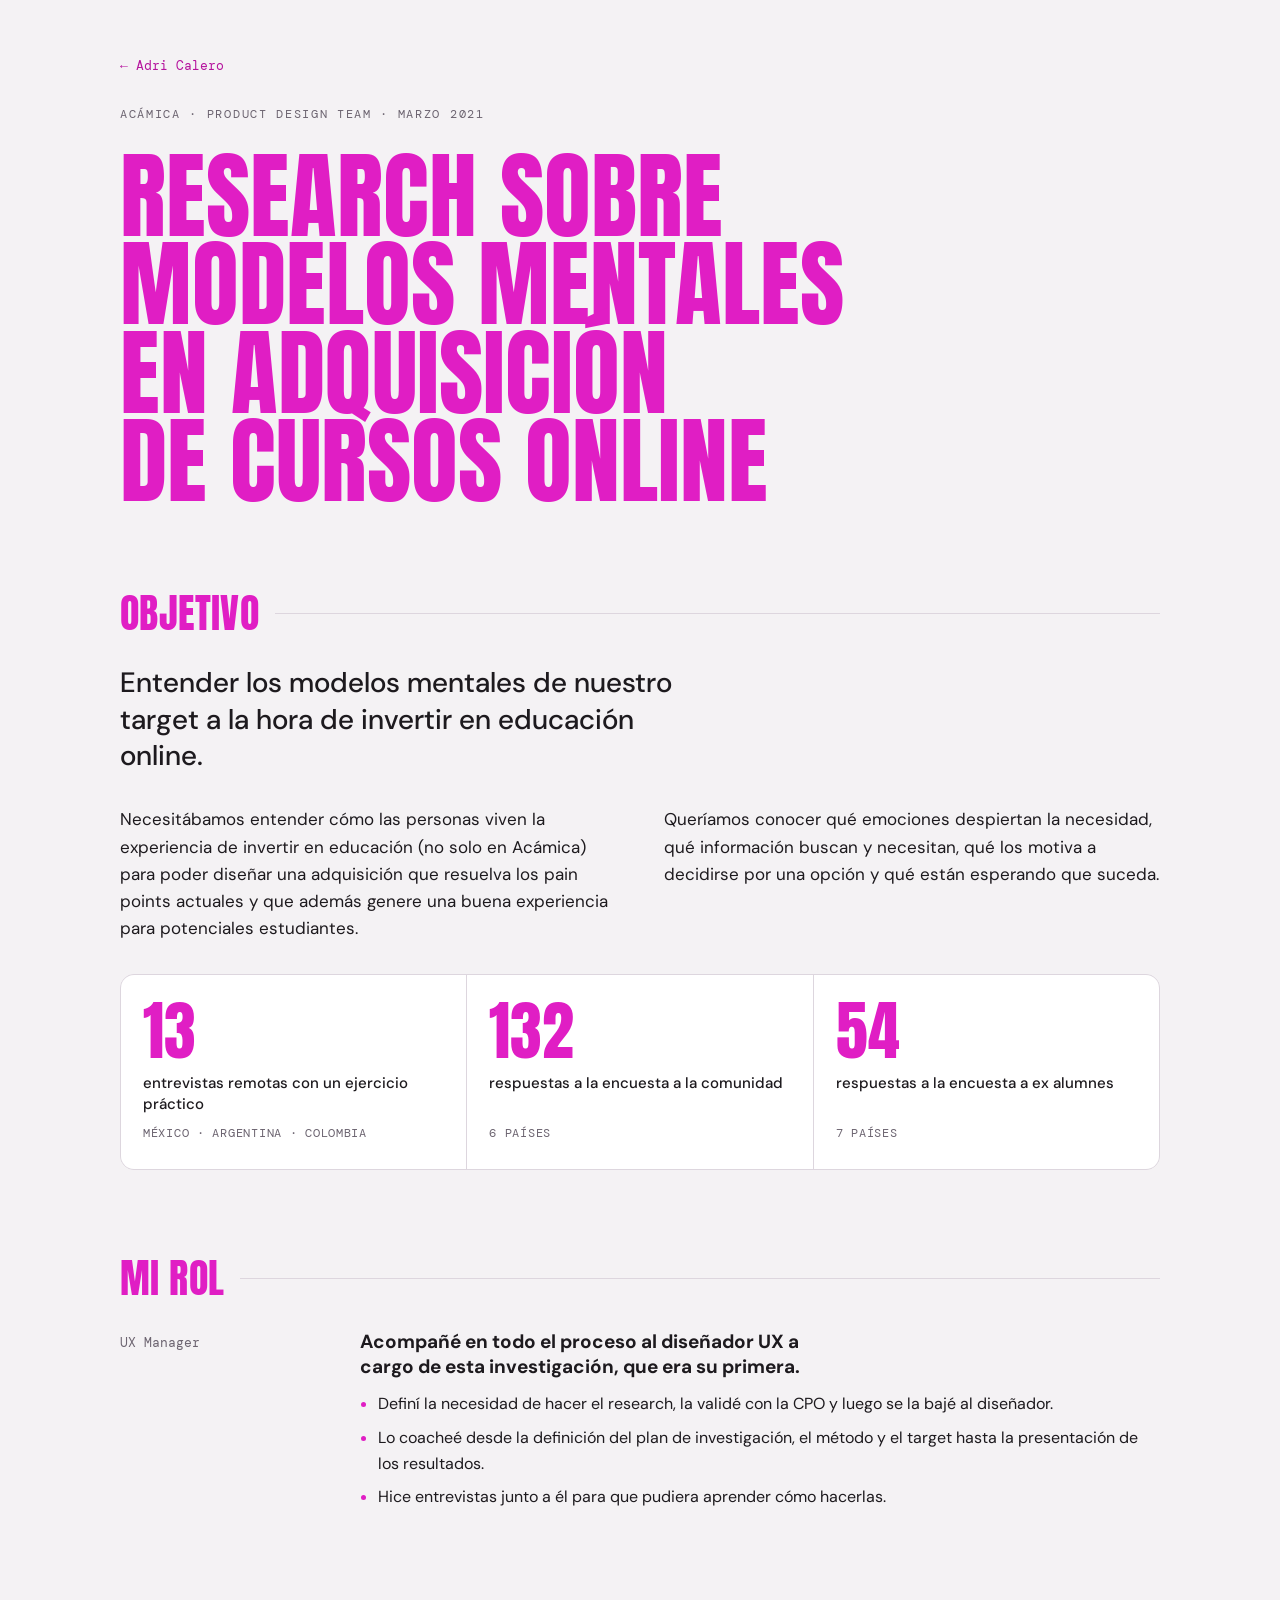
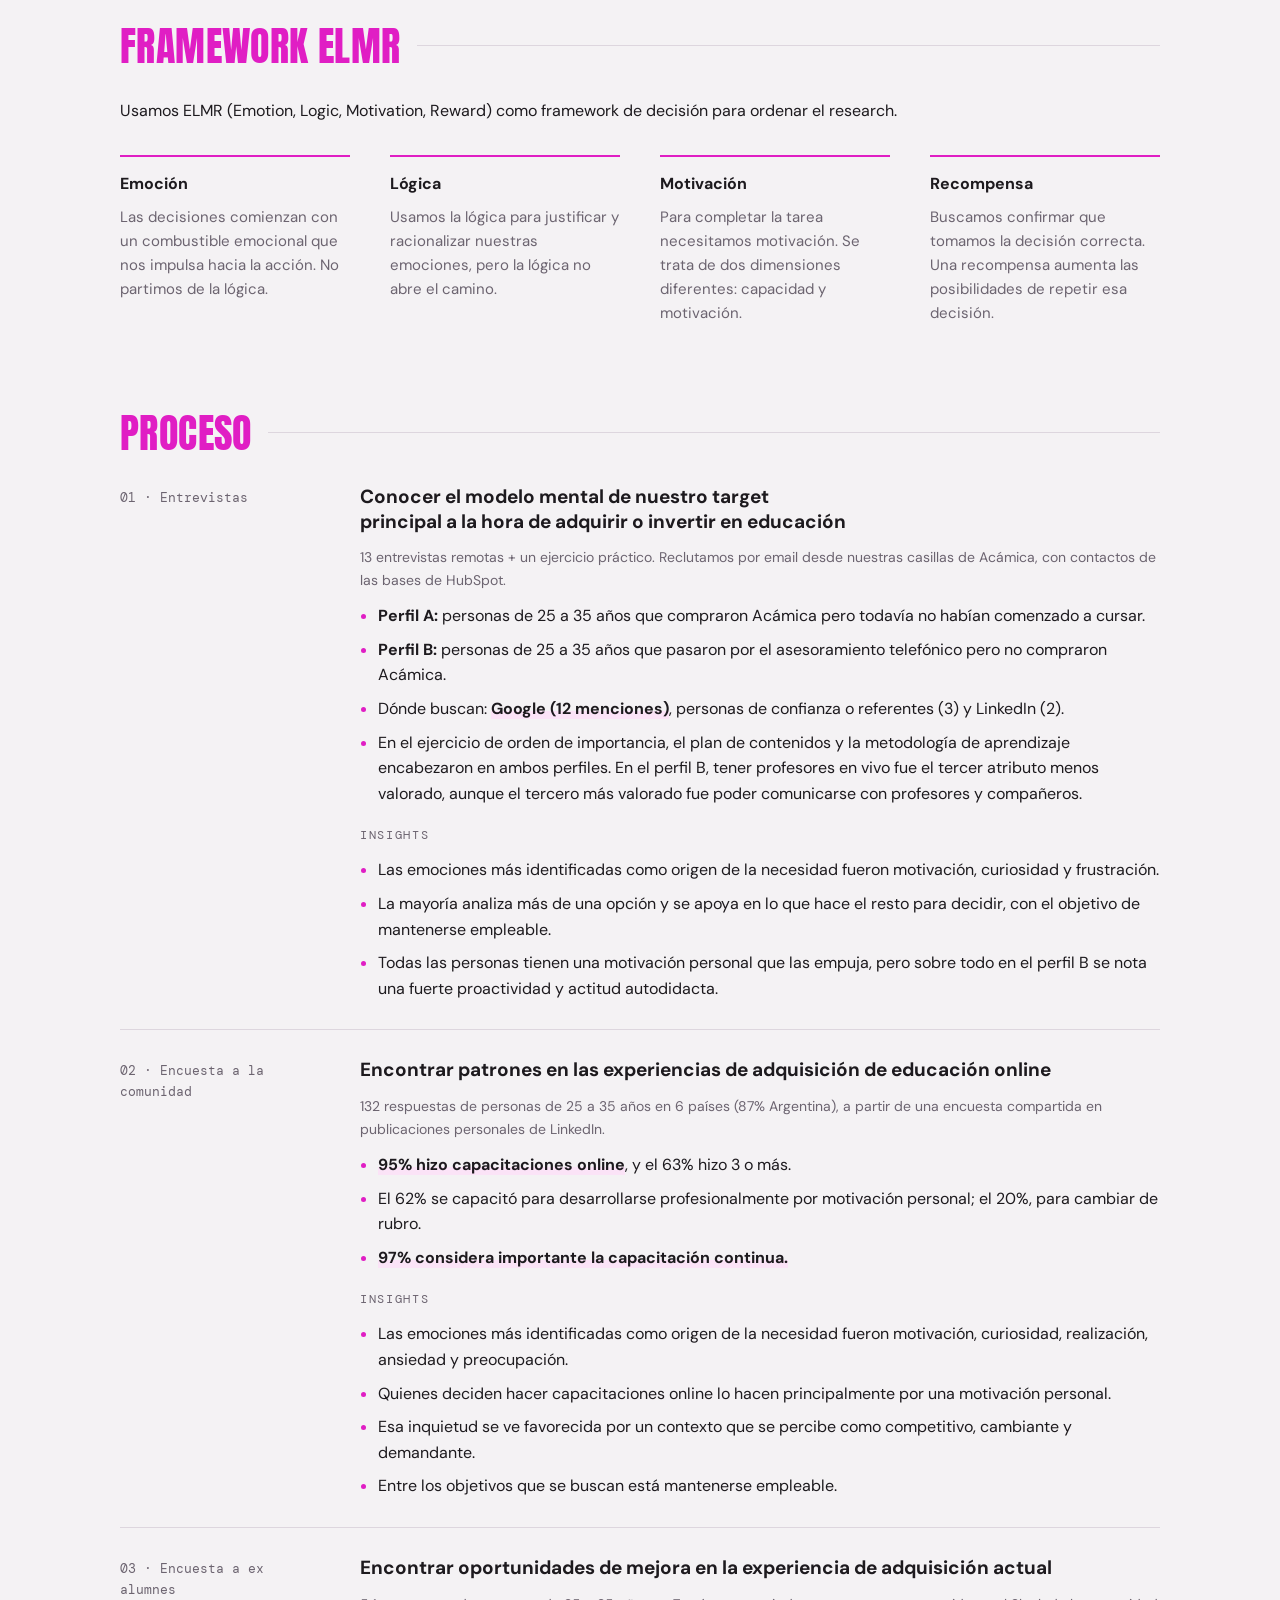
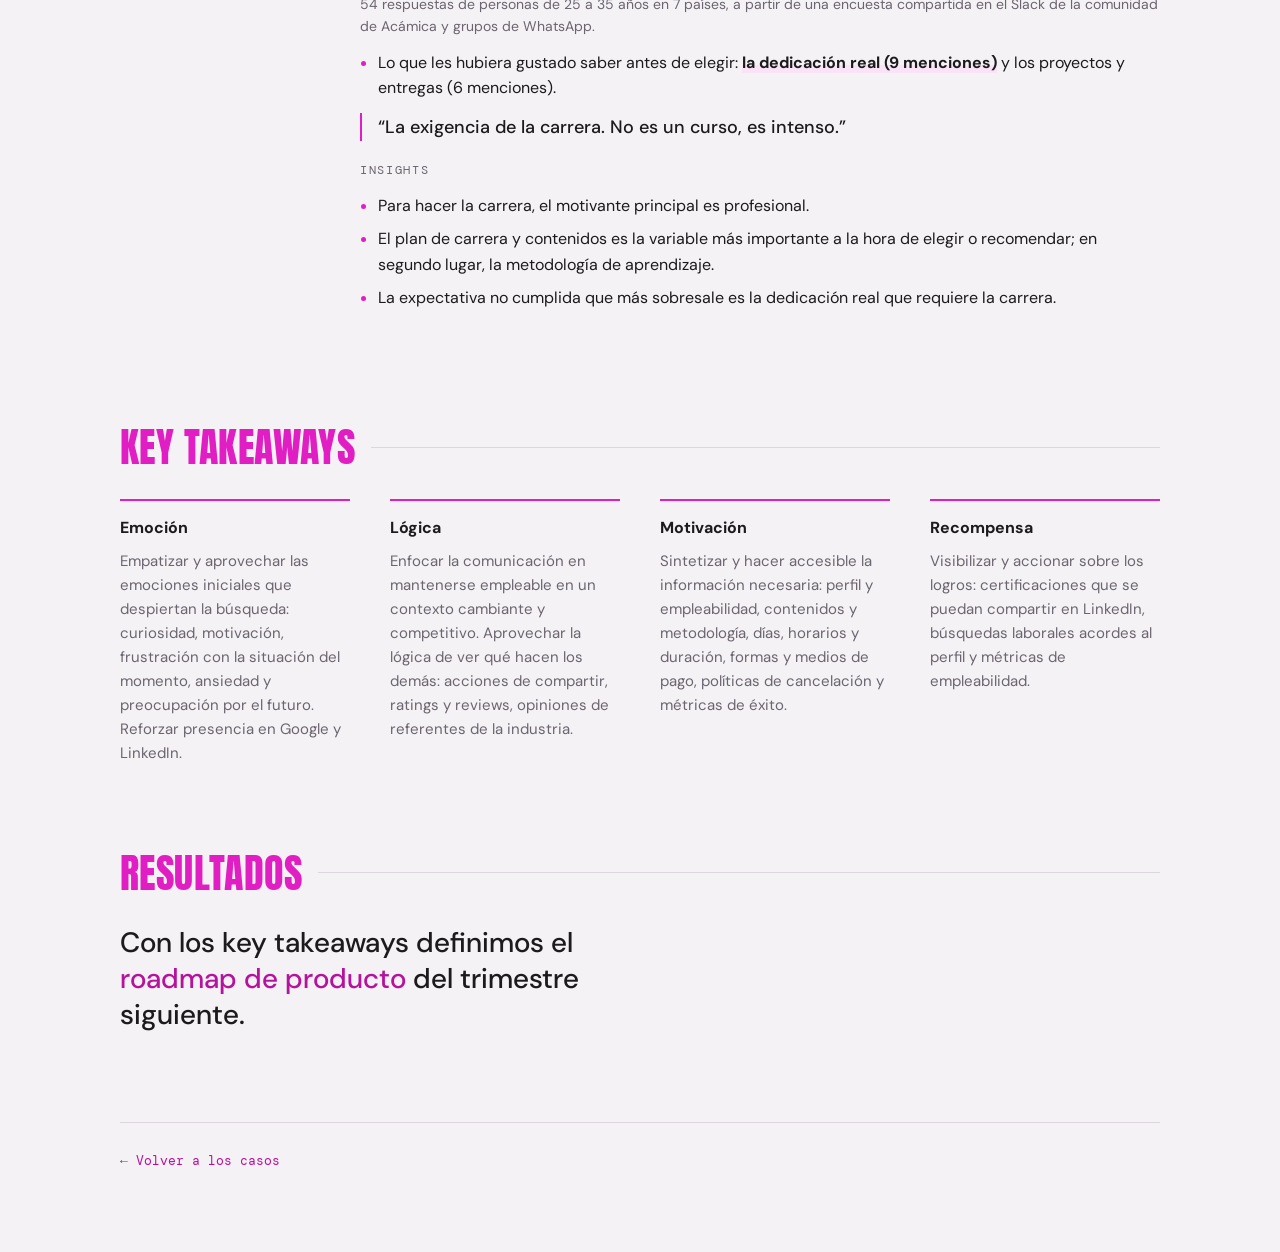
==== commit 24ad888b: "Sumar Resultados al caso de Acámica Co-Authored-By: Claude Opus 5.5 <noreply@anthropic.com>" ====
--- a/casos/acamica.html
+++ b/casos/acamica.html
@@ -18,8 +18,6 @@
     <p class="eyebrow">Acámica · Product Design Team · Marzo 2021</p>
     <h1 class="case-title">Research sobre modelos mentales en adquisición de cursos online</h1>
   </header>
-
-  <!-- Sección pendiente de contenido: Resultados. -->
 
   <section class="sec" aria-labelledby="h-objetivo">
     <div class="sec-head"><h2 id="h-objetivo">Objetivo</h2></div>
@@ -138,6 +136,11 @@
     </div>
   </section>
 
+  <section class="sec" aria-labelledby="h-resultados">
+    <div class="sec-head"><h2 id="h-resultados">Resultados</h2></div>
+    <p class="role">Con los key takeaways definimos el <em>roadmap de producto</em> del trimestre siguiente.</p>
+  </section>
+
   <footer>
     <a class="back" href="../index.html#h-casos">← Volver a los casos</a>
   </footer>
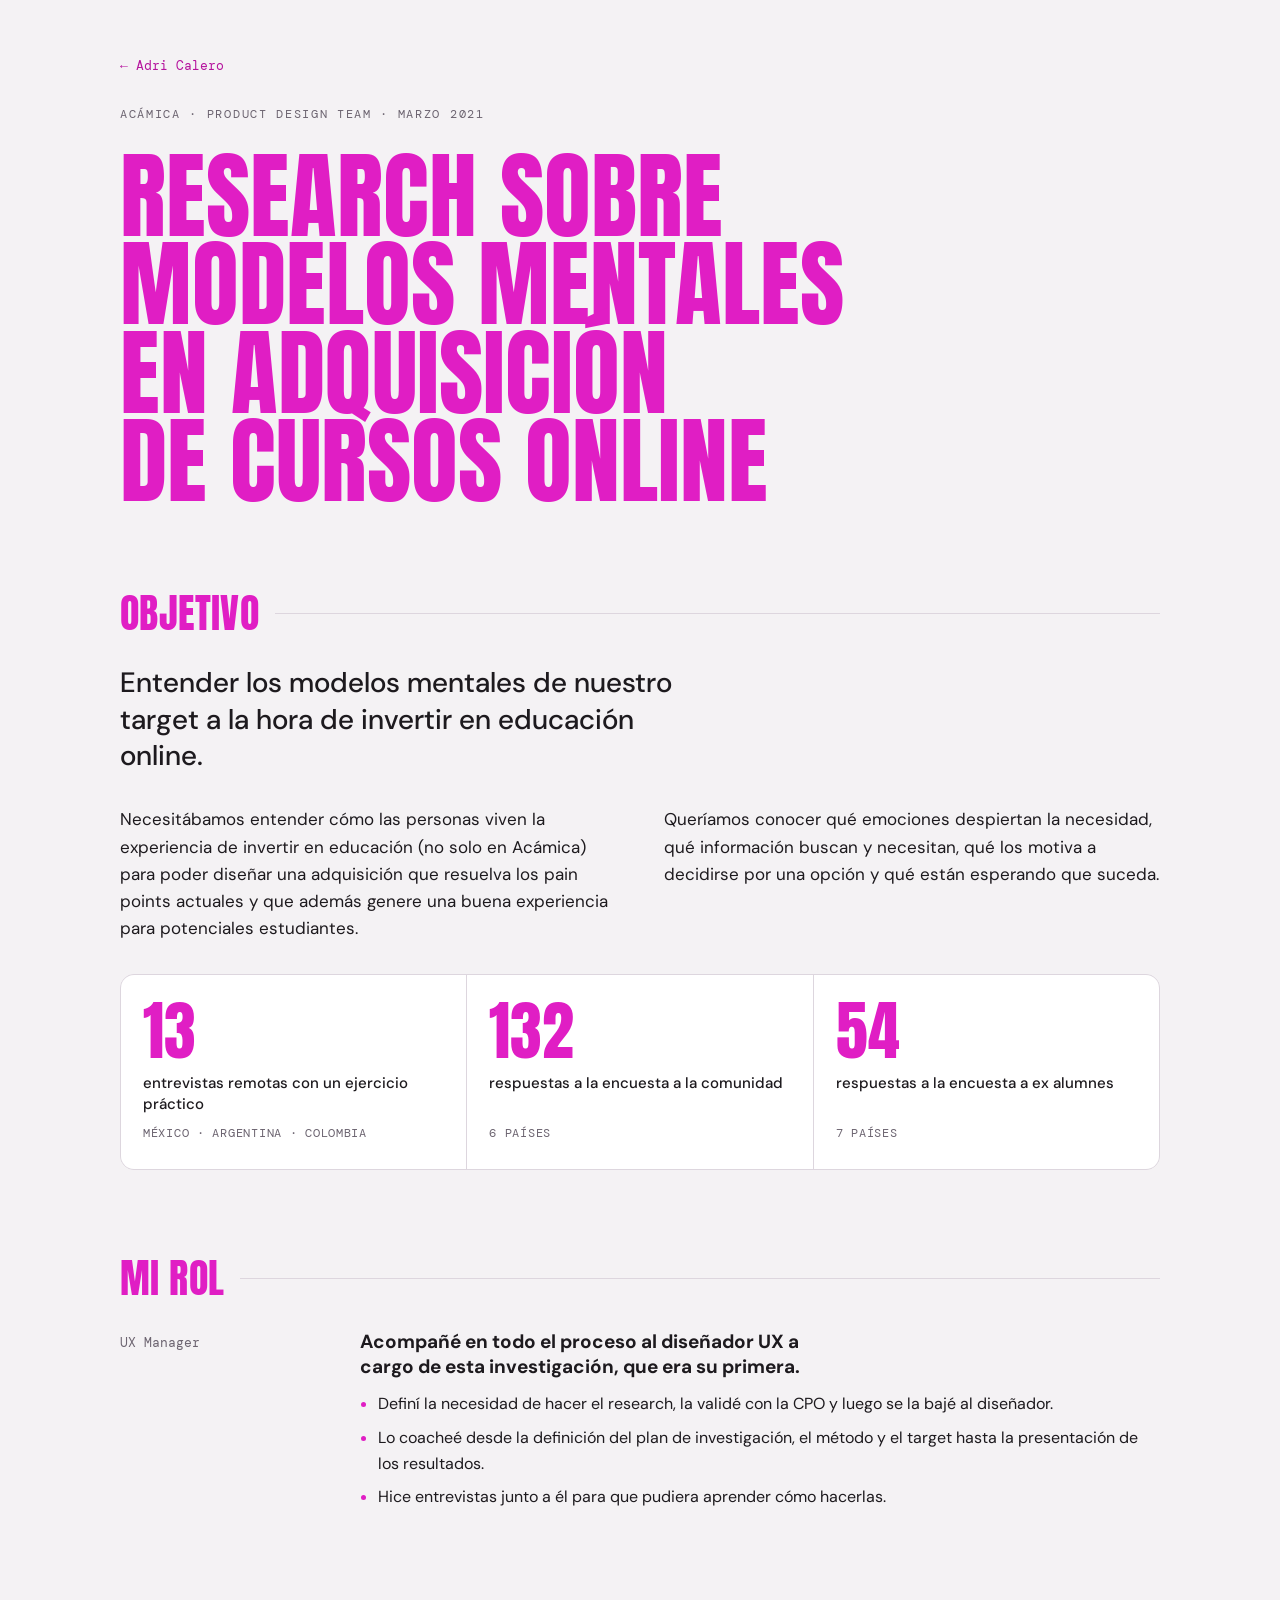
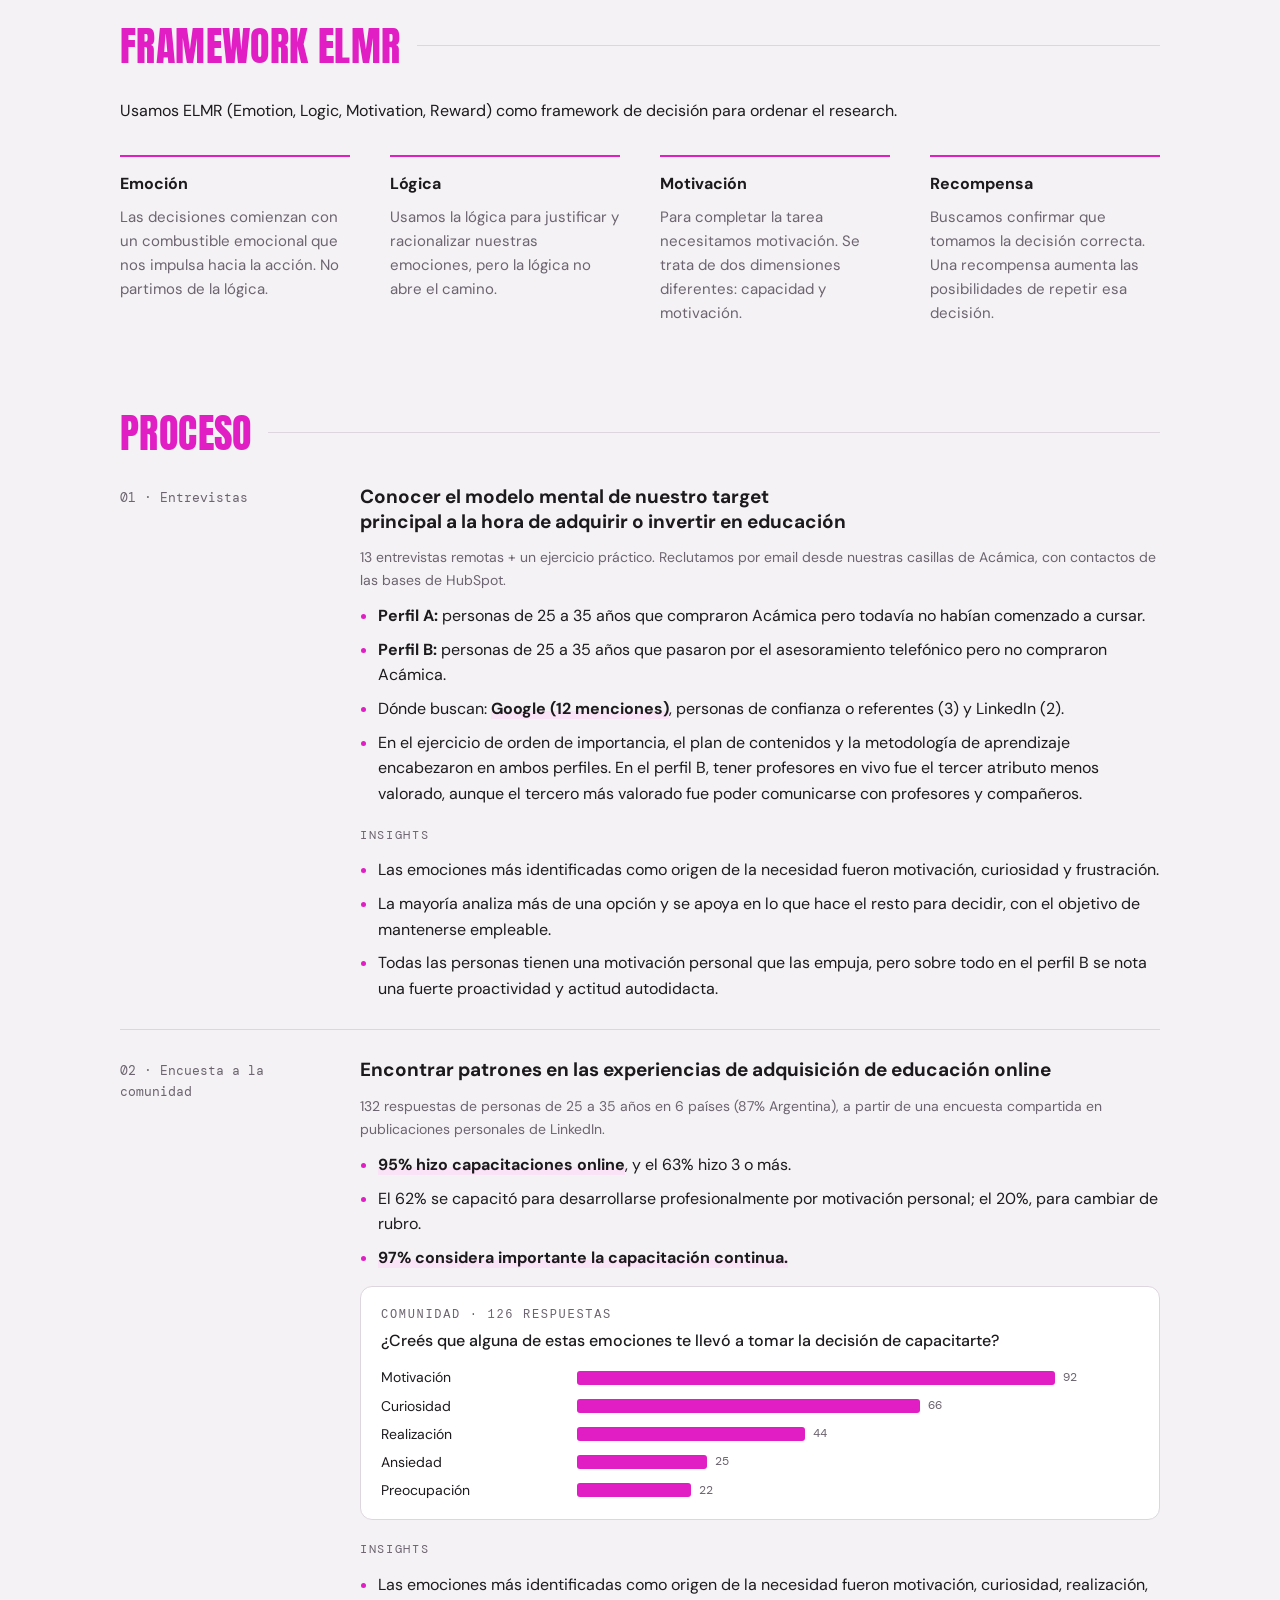
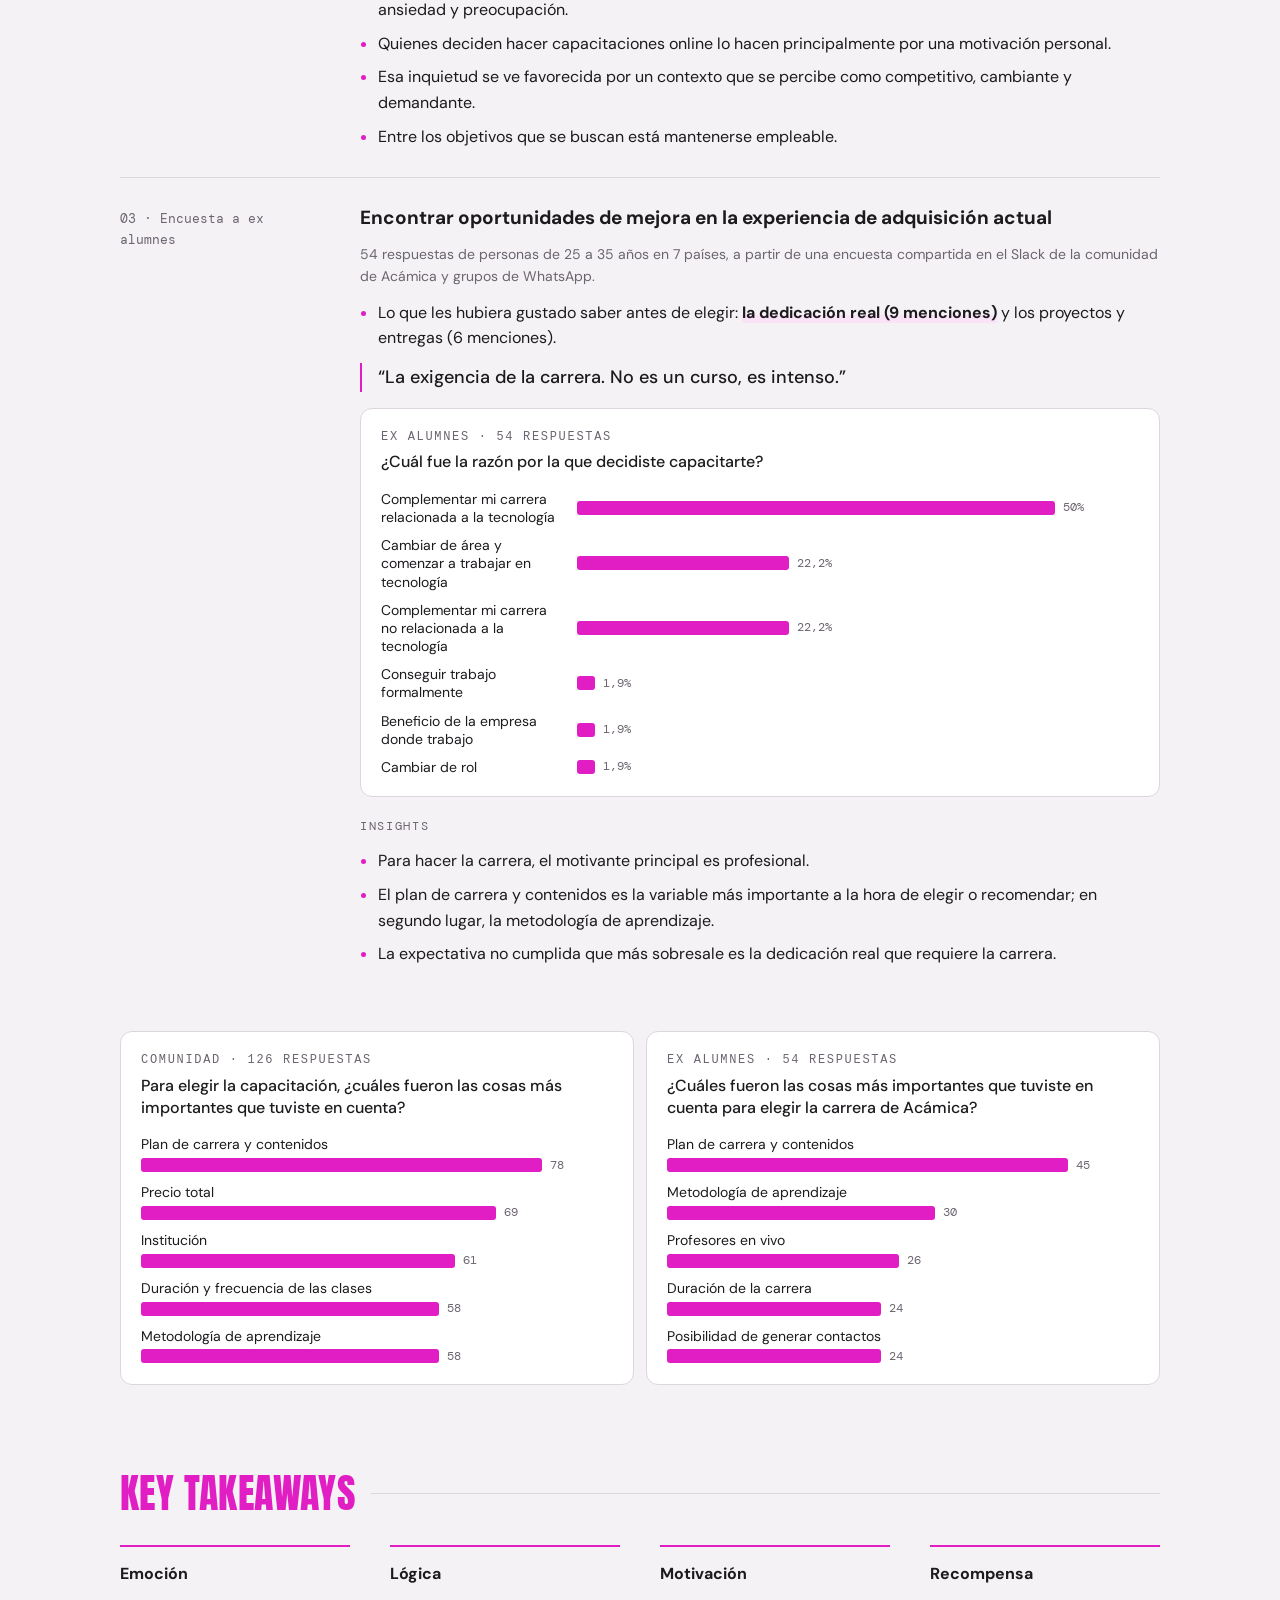
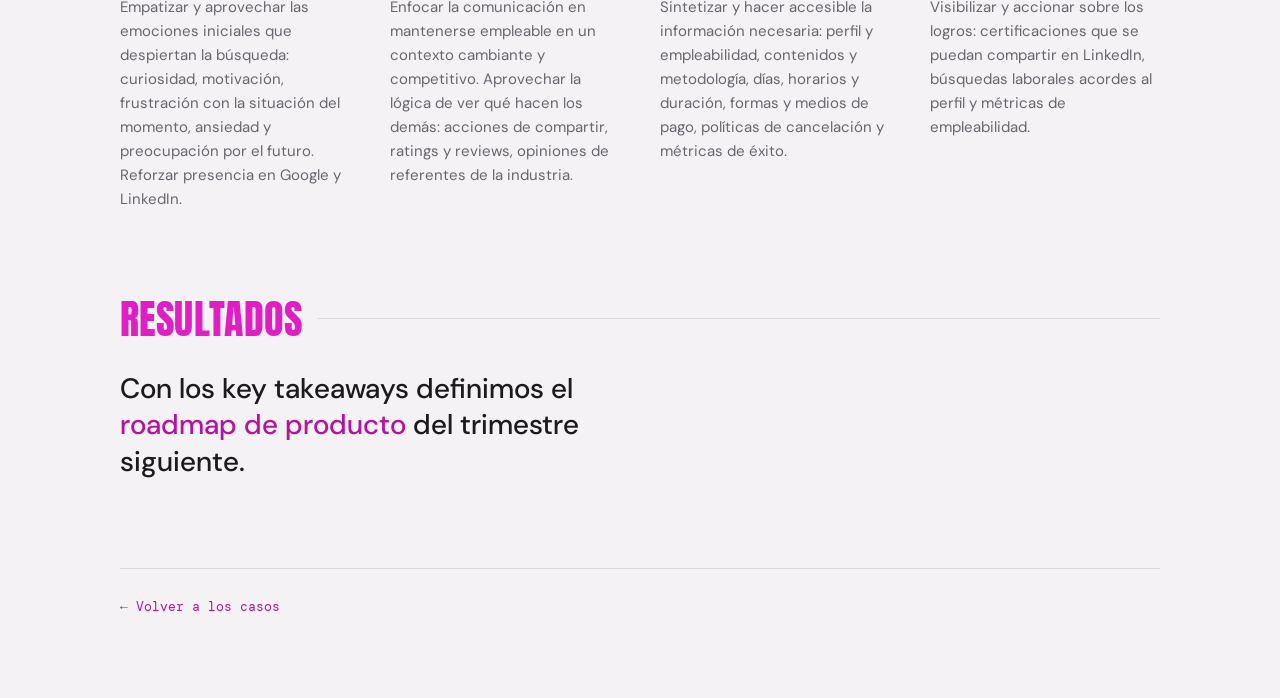
==== commit 02f738be: "Sumar gráficos al caso de Acámica Cuatro gráficos de barras hechos en HTML con los datos de la prese" ====
--- a/casos/acamica.html
+++ b/casos/acamica.html
@@ -95,6 +95,16 @@
             <li>El 62% se capacitó para desarrollarse profesionalmente por motivación personal; el 20%, para cambiar de rubro.</li>
             <li><strong>97% considera importante la capacitación continua.</strong></li>
           </ul>
+          <figure class="chart">
+            <figcaption><span class="eyebrow">Comunidad · 126 respuestas</span>¿Creés que alguna de estas emociones te llevó a tomar la decisión de capacitarte?</figcaption>
+            <ul class="bars">
+              <li><span>Motivación</span><span class="track"><span class="fill" style="--w:100%"></span><span class="v">92</span></span></li>
+              <li><span>Curiosidad</span><span class="track"><span class="fill" style="--w:71.7%"></span><span class="v">66</span></span></li>
+              <li><span>Realización</span><span class="track"><span class="fill" style="--w:47.8%"></span><span class="v">44</span></span></li>
+              <li><span>Ansiedad</span><span class="track"><span class="fill" style="--w:27.2%"></span><span class="v">25</span></span></li>
+              <li><span>Preocupación</span><span class="track"><span class="fill" style="--w:23.9%"></span><span class="v">22</span></span></li>
+            </ul>
+          </figure>
           <p class="insight-label eyebrow">Insights</p>
           <ul>
             <li>Las emociones más identificadas como origen de la necesidad fueron motivación, curiosidad, realización, ansiedad y preocupación.</li>
@@ -114,6 +124,17 @@
             <li>Lo que les hubiera gustado saber antes de elegir: <strong>la dedicación real (9 menciones)</strong> y los proyectos y entregas (6 menciones).</li>
           </ul>
           <blockquote class="quote">“La exigencia de la carrera. No es un curso, es intenso.”</blockquote>
+          <figure class="chart">
+            <figcaption><span class="eyebrow">Ex alumnes · 54 respuestas</span>¿Cuál fue la razón por la que decidiste capacitarte?</figcaption>
+            <ul class="bars">
+              <li><span>Complementar mi carrera relacionada a la tecnología</span><span class="track"><span class="fill" style="--w:100%"></span><span class="v">50%</span></span></li>
+              <li><span>Cambiar de área y comenzar a trabajar en tecnología</span><span class="track"><span class="fill" style="--w:44.4%"></span><span class="v">22,2%</span></span></li>
+              <li><span>Complementar mi carrera no relacionada a la tecnología</span><span class="track"><span class="fill" style="--w:44.4%"></span><span class="v">22,2%</span></span></li>
+              <li><span>Conseguir trabajo formalmente</span><span class="track"><span class="fill" style="--w:3.7%"></span><span class="v">1,9%</span></span></li>
+              <li><span>Beneficio de la empresa donde trabajo</span><span class="track"><span class="fill" style="--w:3.7%"></span><span class="v">1,9%</span></span></li>
+              <li><span>Cambiar de rol</span><span class="track"><span class="fill" style="--w:3.7%"></span><span class="v">1,9%</span></span></li>
+            </ul>
+          </figure>
           <p class="insight-label eyebrow">Insights</p>
           <ul>
             <li>Para hacer la carrera, el motivante principal es profesional.</li>
@@ -123,6 +144,28 @@
         </div>
       </article>
 
+    </div>
+    <div class="charts-2">
+      <figure class="chart">
+        <figcaption><span class="eyebrow">Comunidad · 126 respuestas</span>Para elegir la capacitación, ¿cuáles fueron las cosas más importantes que tuviste en cuenta?</figcaption>
+        <ul class="bars">
+          <li><span>Plan de carrera y contenidos</span><span class="track"><span class="fill" style="--w:100%"></span><span class="v">78</span></span></li>
+          <li><span>Precio total</span><span class="track"><span class="fill" style="--w:88.5%"></span><span class="v">69</span></span></li>
+          <li><span>Institución</span><span class="track"><span class="fill" style="--w:78.2%"></span><span class="v">61</span></span></li>
+          <li><span>Duración y frecuencia de las clases</span><span class="track"><span class="fill" style="--w:74.4%"></span><span class="v">58</span></span></li>
+          <li><span>Metodología de aprendizaje</span><span class="track"><span class="fill" style="--w:74.4%"></span><span class="v">58</span></span></li>
+        </ul>
+      </figure>
+      <figure class="chart">
+        <figcaption><span class="eyebrow">Ex alumnes · 54 respuestas</span>¿Cuáles fueron las cosas más importantes que tuviste en cuenta para elegir la carrera de Acámica?</figcaption>
+        <ul class="bars">
+          <li><span>Plan de carrera y contenidos</span><span class="track"><span class="fill" style="--w:100%"></span><span class="v">45</span></span></li>
+          <li><span>Metodología de aprendizaje</span><span class="track"><span class="fill" style="--w:66.7%"></span><span class="v">30</span></span></li>
+          <li><span>Profesores en vivo</span><span class="track"><span class="fill" style="--w:57.8%"></span><span class="v">26</span></span></li>
+          <li><span>Duración de la carrera</span><span class="track"><span class="fill" style="--w:53.3%"></span><span class="v">24</span></span></li>
+          <li><span>Posibilidad de generar contactos</span><span class="track"><span class="fill" style="--w:53.3%"></span><span class="v">24</span></span></li>
+        </ul>
+      </figure>
     </div>
   </section>
 
--- a/css/styles.css
+++ b/css/styles.css
@@ -99,6 +99,19 @@
 .metrics.metrics-3 { grid-template-columns: repeat(3, minmax(0, 1fr)); }
 .skills.skills-4 { grid-template-columns: repeat(4, minmax(0, 1fr)); }
 .insight-label { padding-top: 8px; }
+.chart { margin: 4px 0 0; padding: 20px; background: var(--surface); border: 1px solid var(--line); border-radius: 12px; display: flex; flex-direction: column; gap: 16px; min-width: 0; }
+.chart figcaption { font-weight: 500; line-height: 1.4; display: flex; flex-direction: column; gap: 6px; }
+.chart .bars { list-style: none; margin: 0; padding: 0; display: flex; flex-direction: column; gap: 10px; }
+.chart .bars li { display: grid; grid-template-columns: minmax(0, 13em) minmax(0, 1fr); gap: 4px 14px; align-items: center; font-size: 14px; line-height: 1.3; }
+.chart .track { display: flex; align-items: center; gap: 8px; min-width: 0; }
+.chart .fill { flex: none; height: 14px; width: calc(var(--w) * .85); min-width: 2px; background: var(--accent); border-radius: 3px; }
+.chart .v { font-family: var(--mono); font-size: 12px; color: var(--muted); font-variant-numeric: tabular-nums; }
+.charts-2 { display: grid; grid-template-columns: repeat(2, minmax(0, 1fr)); gap: 12px; }
+.charts-2 .chart .bars li { grid-template-columns: minmax(0, 1fr); }
+@media (max-width: 620px) {
+  .charts-2 { grid-template-columns: minmax(0, 1fr); }
+  .chart .bars li { grid-template-columns: minmax(0, 1fr); }
+}
 .quote { margin: 0; padding-left: 16px; border-left: 2px solid var(--accent); font-size: 18px; font-weight: 500; }
 @media (max-width: 860px) { .skills.skills-4 { grid-template-columns: repeat(2, minmax(0, 1fr)); } }
 @media (max-width: 620px) { .metrics.metrics-3, .skills.skills-4 { grid-template-columns: minmax(0, 1fr); } }
